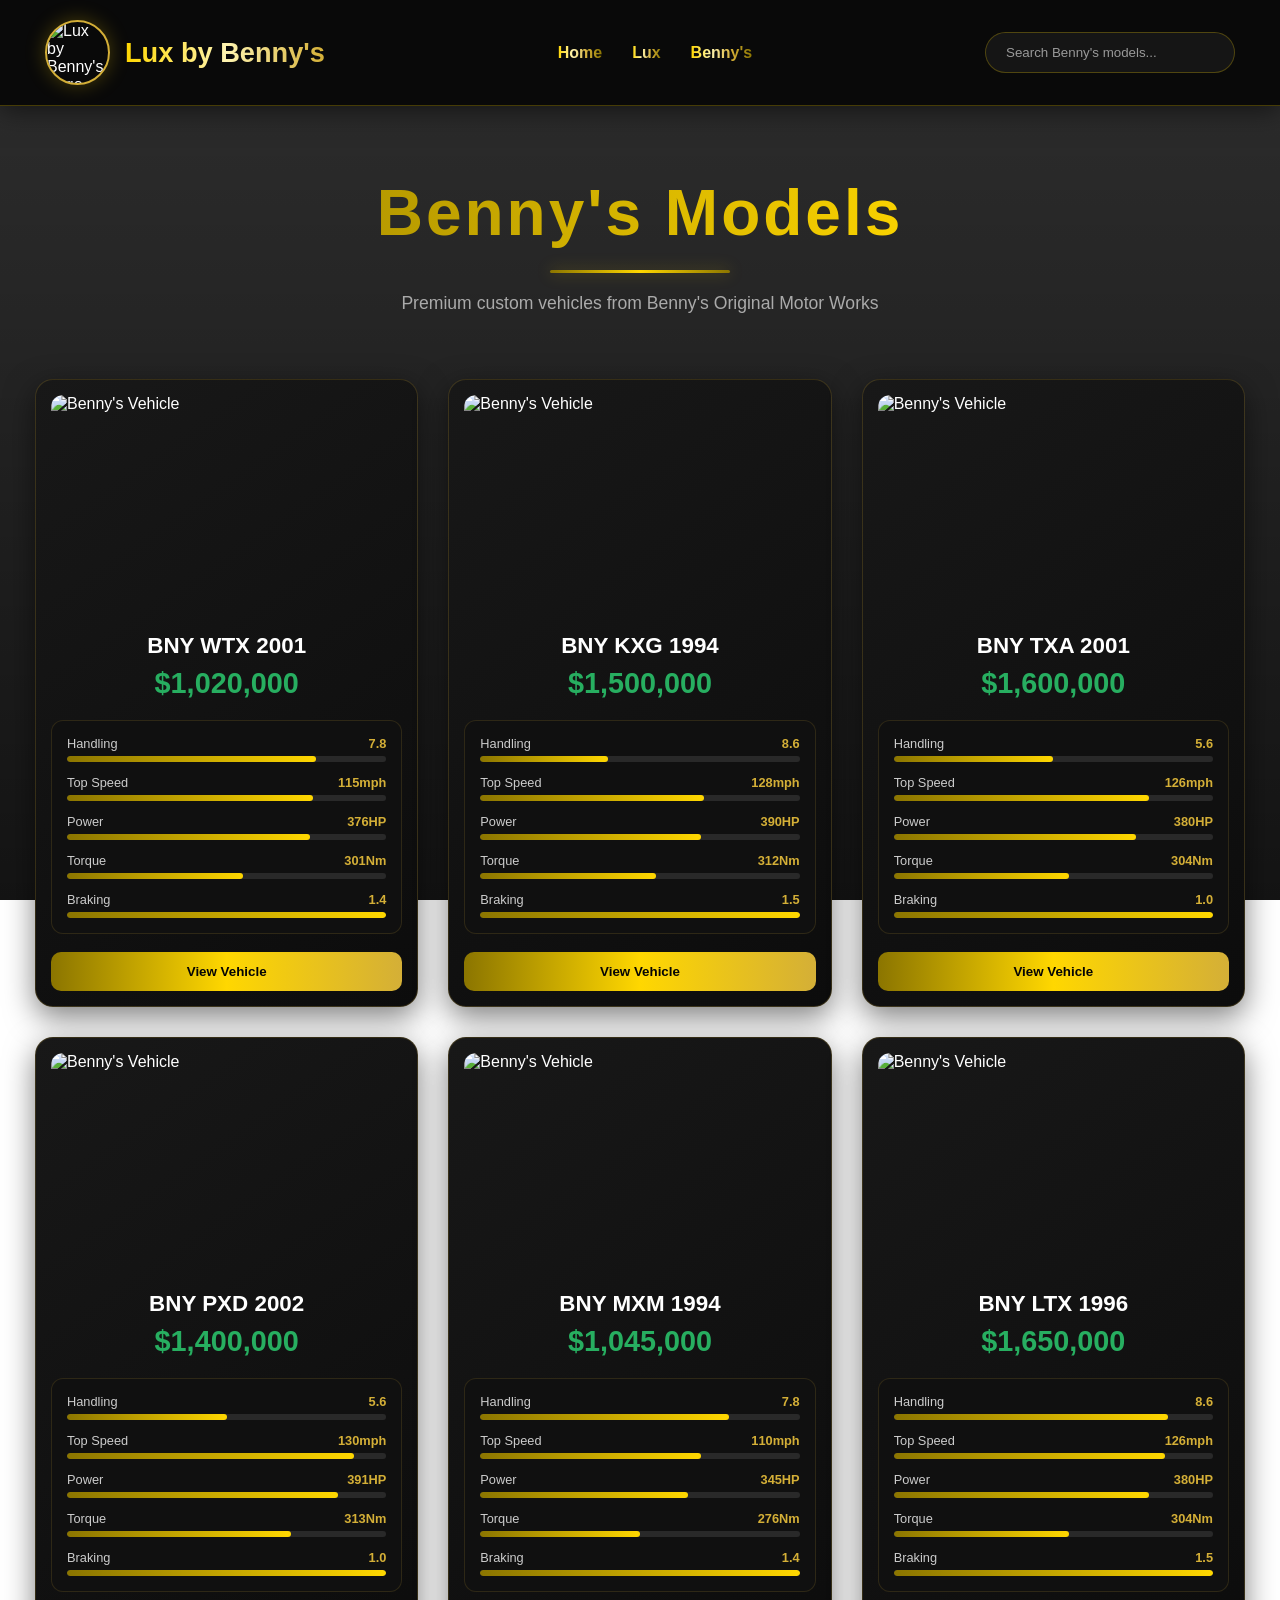
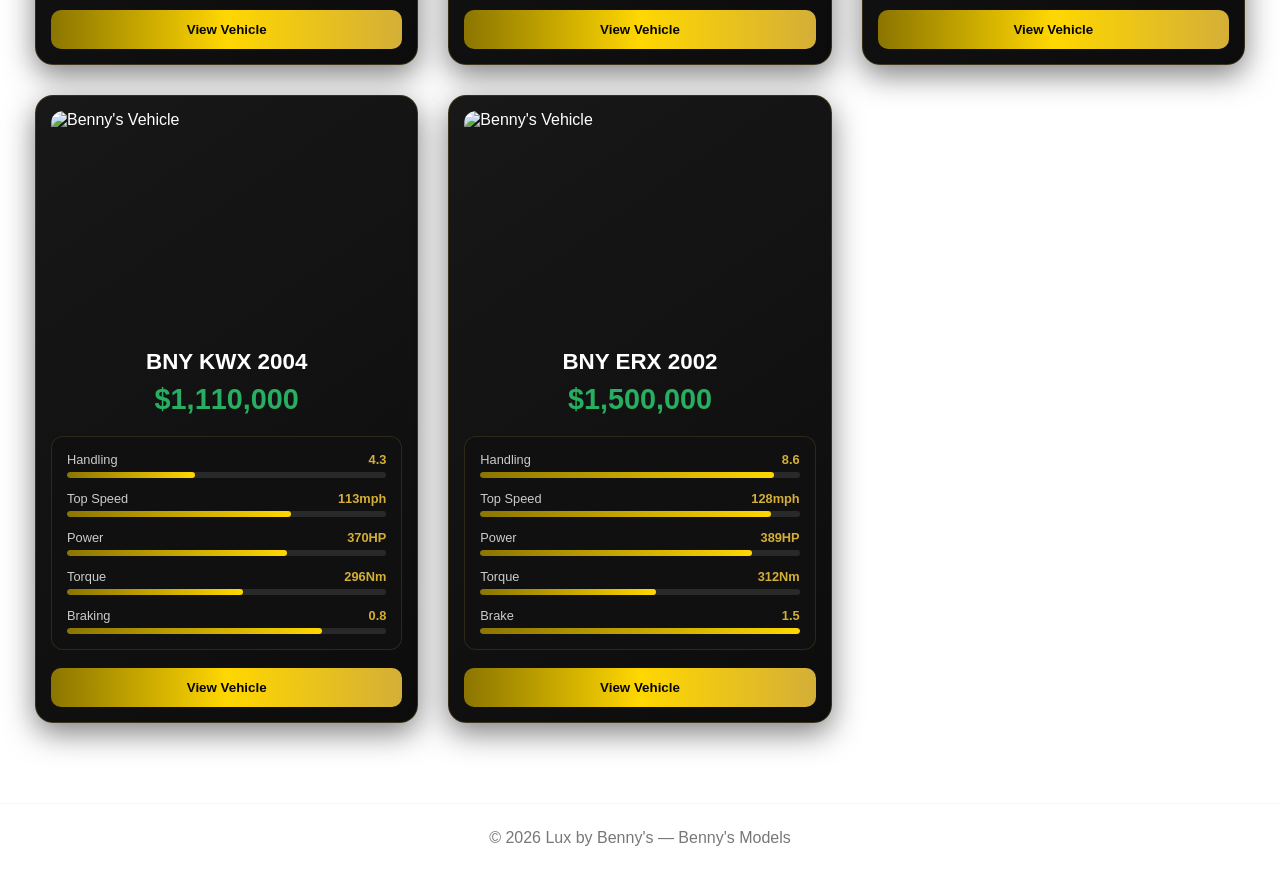
==== bennys.html @ d00eb8b7 "Add files via upload" ====
<!DOCTYPE html>
<html lang="en">

<head>
 <meta charset="UTF-8">

 <meta name="viewport" content="width=device-width, initial-scale=1.0">
 <title>Benny's Models | Lux by Benny's</title>
    <link rel="stylesheet" href="bennys.css">
 <nav class="navbar">

    <div class="nav-content">

        <div class="brand">

            <img
            src="https://r2.fivemanage.com/GnY0skMgFle2bnAvoRwwL/Luxbybennyslogo.png"
            alt="Lux by Benny's Logo"
            class="logo">

            <div class="brand-name">
                Lux by Benny's
            </div>

        </div>


        <div class="nav-links">

            <a href="index2.html">
                Home
            </a>

            <a href="Lux.html">
                Lux
            </a>

            <a href="bennys.html">
                Benny's
            </a>

            

        </div>


        <input
        type="text"
        class="search-bar"
        id="searchBar"
        placeholder="Search Benny's models...">

    </div>

 </nav>


<!-- =========================
     PAGE HEADER
========================= -->

 <header class="page-header">

    <h1>Benny's Models</h1>

    <div class="gold-line"></div>

    <p>
        Premium custom vehicles from Benny's Original Motor Works
    </p>

 </header>


<!-- =========================
     VEHICLES
========================= -->

<main>

 <div class="vehicle-container" id="vehicleContainer">


    <!-- VEHICLE 1 -->

    <div class="vehicle-card">

        <img
        src="https://r2.fivemanage.com/GnY0skMgFle2bnAvoRwwL/BNYWTX2001.png"
        alt="Benny's Vehicle">

        <h2>BNY WTX 2001</h2>

        <div class="price">
            $1,020,000
        </div>


        <div class="vehicle-stats">

            <div class="stat">

                <div class="stat-top">
                    <span>Handling</span>
                    <span>7.8</span>
                </div>

                <div class="stat-bar">
                    <div
                    class="stat-fill"
                    style="width:78%;">
                    </div>
                </div>

            </div>

            <div class="stat">

                <div class="stat-top">
                    <span>Top Speed</span>
                    <span>115mph</span>
                </div>

                <div class="stat-bar">
                    <div
                    class="stat-fill"
                    style="width:77%;">
                    </div>
                </div>

            </div>

            <div class="stat">

                <div class="stat-top">
                    <span>Power</span>
                    <span>376HP</span>
                </div>

                <div class="stat-bar">
                    <div
                    class="stat-fill"
                    style="width:76%;">
                    </div>
                </div>

            </div>


            <div class="stat">

                <div class="stat-top">
                    <span>Torque</span>
                    <span>301Nm</span>
                </div>

                <div class="stat-bar">
                    <div
                    class="stat-fill"
                    style="width:55%;">
                    </div>
                </div>

            </div>


            <div class="stat">

                <div class="stat-top">
                    <span>Braking</span>
                    <span>1.4</span>
                </div>

                <div class="stat-bar">
                    <div
                    class="stat-fill"
                    style="width:100%;">
                    </div>
                </div>

            </div>

        </div>


        <button class="view-button">
            View Vehicle
        </button>

    </div>

<div class="vehicle-card">

        <img
        src="https://r2.fivemanage.com/GnY0skMgFle2bnAvoRwwL/BNYKXG1994.png"
        alt="Benny's Vehicle">

        <h2>BNY KXG 1994</h2>

        <div class="price">
            $1,500,000
        </div>


        <div class="vehicle-stats">

            <div class="stat">

                <div class="stat-top">
                    <span>Handling</span>
                    <span>8.6</span>
                </div>

                <div class="stat-bar">
                    <div
                    class="stat-fill"
                    style="width:40%;">
                    </div>
                </div>

            </div>

            <div class="stat">

                <div class="stat-top">
                    <span>Top Speed</span>
                    <span>128mph</span>
                </div>

                <div class="stat-bar">
                    <div
                    class="stat-fill"
                    style="width:70%;">
                    </div>
                </div>

            </div>

            <div class="stat">

                <div class="stat-top">
                    <span>Power</span>
                    <span>390HP</span>
                </div>

                <div class="stat-bar">
                    <div
                    class="stat-fill"
                    style="width:69%;">
                    </div>
                </div>

            </div>


            <div class="stat">

                <div class="stat-top">
                    <span>Torque</span>
                    <span>312Nm</span>
                </div>

                <div class="stat-bar">
                    <div
                    class="stat-fill"
                    style="width:55%;">
                    </div>
                </div>

            </div>


            <div class="stat">

                <div class="stat-top">
                    <span>Braking</span>
                    <span>1.5</span>
                </div>

                <div class="stat-bar">
                    <div
                    class="stat-fill"
                    style="width:100%;">
                    </div>
                </div>

            </div>

        </div>


        <button class="view-button">
            View Vehicle
        </button>

    </div>

    <!-- VEHICLE 2 -->

    <div class="vehicle-card">

        <img
        src="https://r2.fivemanage.com/GnY0skMgFle2bnAvoRwwL/BNYTXA2001.png"
        alt="Benny's Vehicle">

        <h2>BNY TXA 2001</h2>

        <div class="price">
            $1,600,000
        </div>


        <div class="vehicle-stats">

             <div class="stat">

                <div class="stat-top">
                    <span>Handling</span>
                    <span>5.6</span>
                </div>

                <div class="stat-bar">
                    <div
                    class="stat-fill"
                    style="width:50%;">
                    </div>
                </div>

            </div>

            <div class="stat">

                <div class="stat-top">
                    <span>Top Speed</span>
                    <span>126mph</span>
                </div>

                <div class="stat-bar">
                    <div
                    class="stat-fill"
                    style="width:80%;">
                    </div>
                </div>

            </div>

            <div class="stat">

                <div class="stat-top">
                    <span>Power</span>
                    <span>380HP</span>
                </div>

                <div class="stat-bar">
                    <div
                    class="stat-fill"
                    style="width:76%;">
                    </div>
                </div>

            </div>


            <div class="stat">

                <div class="stat-top">
                    <span>Torque</span>
                    <span>304Nm</span>
                </div>

                <div class="stat-bar">
                    <div
                    class="stat-fill"
                    style="width:55%;">
                    </div>
                </div>

            </div>


            <div class="stat">

                <div class="stat-top">
                    <span>Braking</span>
                    <span>1.0</span>
                </div>

                <div class="stat-bar">
                    <div
                    class="stat-fill"
                    style="width:100%;">
                    </div>
                </div>

            </div>

        </div>


        <button class="view-button">
            View Vehicle
        </button>

    </div>

    <!-- VEHICLE 6 -->
     <div class="vehicle-card">

        <img
        src="https://r2.fivemanage.com/GnY0skMgFle2bnAvoRwwL/BNYPXD2002.png"
        alt="Benny's Vehicle">

        <h2>BNY PXD 2002</h2>

        <div class="price">
            $1,400,000
        </div>


        <div class="vehicle-stats">

             <div class="stat">

                <div class="stat-top">
                    <span>Handling</span>
                    <span>5.6</span>
                </div>

                <div class="stat-bar">
                    <div
                    class="stat-fill"
                    style="width:50%;">
                    </div>
                </div>

            </div>

            <div class="stat">

                <div class="stat-top">
                    <span>Top Speed</span>
                    <span>130mph</span>
                </div>

                <div class="stat-bar">
                    <div
                    class="stat-fill"
                    style="width:90%;">
                    </div>
                </div>

            </div>

            <div class="stat">

                <div class="stat-top">
                    <span>Power</span>
                    <span>391HP</span>
                </div>

                <div class="stat-bar">
                    <div
                    class="stat-fill"
                    style="width:85%;">
                    </div>
                </div>

            </div>


            <div class="stat">

                <div class="stat-top">
                    <span>Torque</span>
                    <span>313Nm</span>
                </div>

                <div class="stat-bar">
                    <div
                    class="stat-fill"
                    style="width:70%;">
                    </div>
                </div>

            </div>


            <div class="stat">

                <div class="stat-top">
                    <span>Braking</span>
                    <span>1.0</span>
                </div>

                <div class="stat-bar">
                    <div
                    class="stat-fill"
                    style="width:100%;">
                    </div>
                </div>

            </div>

        </div>


        <button class="view-button">
            View Vehicle
        </button>

    </div>

    <!-- VEHICLE 7 -->
     <div class="vehicle-card">

        <img
        src="https://r2.fivemanage.com/GnY0skMgFle2bnAvoRwwL/BNYMXM1994.png"
        alt="Benny's Vehicle">

        <h2>BNY MXM 1994</h2>

        <div class="price">
            $1,045,000
        </div>


        <div class="vehicle-stats">

            <div class="stat">

                <div class="stat-top">
                    <span>Handling</span>
                    <span>7.8</span>
                </div>

                <div class="stat-bar">
                    <div
                    class="stat-fill"
                    style="width:78%;">
                    </div>
                </div>

            </div>

            <div class="stat">

                <div class="stat-top">
                    <span>Top Speed</span>
                    <span>110mph</span>
                </div>

                <div class="stat-bar">
                    <div
                    class="stat-fill"
                    style="width:69%;">
                    </div>
                </div>

            </div>

            <div class="stat">

                <div class="stat-top">
                    <span>Power</span>
                    <span>345HP</span>
                </div>

                <div class="stat-bar">
                    <div
                    class="stat-fill"
                    style="width:65%;">
                    </div>
                </div>

            </div>


            <div class="stat">

                <div class="stat-top">
                    <span>Torque</span>
                    <span>276Nm</span>
                </div>

                <div class="stat-bar">
                    <div
                    class="stat-fill"
                    style="width:50%;">
                    </div>
                </div>

            </div>


            <div class="stat">

                <div class="stat-top">
                    <span>Braking</span>
                    <span>1.4</span>
                </div>

                <div class="stat-bar">
                    <div
                    class="stat-fill"
                    style="width:100%;">
                    </div>
                </div>

            </div>

        </div>


        <button class="view-button">
            View Vehicle
        </button>

    </div>

    <!-- VEHICLE 8 -->
      <div class="vehicle-card">

        <img
        src="https://r2.fivemanage.com/GnY0skMgFle2bnAvoRwwL/BNYLTX1996.png"
        alt="Benny's Vehicle">

        <h2>BNY LTX 1996</h2>

        <div class="price">
            $1,650,000
        </div>


        <div class="vehicle-stats">

             <div class="stat">

                <div class="stat-top">
                    <span>Handling</span>
                    <span>8.6</span>
                </div>

                <div class="stat-bar">
                    <div
                    class="stat-fill"
                    style="width:86%;">
                    </div>
                </div>

            </div>

            <div class="stat">

                <div class="stat-top">
                    <span>Top Speed</span>
                    <span>126mph</span>
                </div>

                <div class="stat-bar">
                    <div
                    class="stat-fill"
                    style="width:85%;">
                    </div>
                </div>

            </div>

            <div class="stat">

                <div class="stat-top">
                    <span>Power</span>
                    <span>380HP</span>
                </div>

                <div class="stat-bar">
                    <div
                    class="stat-fill"
                    style="width:80%;">
                    </div>
                </div>

            </div>


            <div class="stat">

                <div class="stat-top">
                    <span>Torque</span>
                    <span>304Nm</span>
                </div>

                <div class="stat-bar">
                    <div
                    class="stat-fill"
                    style="width:55%;">
                    </div>
                </div>

            </div>


            <div class="stat">

                <div class="stat-top">
                    <span>Braking</span>
                    <span>1.5</span>
                </div>

                <div class="stat-bar">
                    <div
                    class="stat-fill"
                    style="width:100%;">
                    </div>
                </div>

            </div>

        </div>


        <button class="view-button">
            View Vehicle
        </button>

    </div>

    <!-- VEHICLE 10 -->
       <div class="vehicle-card">

        <img
        src="https://r2.fivemanage.com/GnY0skMgFle2bnAvoRwwL/BNYKWX2004.png"
        alt="Benny's Vehicle">

        <h2>BNY KWX 2004</h2>

        <div class="price">
            $1,110,000
        </div>


        <div class="vehicle-stats">

            <div class="stat">

                <div class="stat-top">
                    <span>Handling</span>
                    <span>4.3</span>
                </div>

                <div class="stat-bar">
                    <div
                    class="stat-fill"
                    style="width:40%;">
                    </div>
                </div>

            </div>

            <div class="stat">

                <div class="stat-top">
                    <span>Top Speed</span>
                    <span>113mph</span>
                </div>

                <div class="stat-bar">
                    <div
                    class="stat-fill"
                    style="width:70%;">
                    </div>
                </div>

            </div>

            <div class="stat">

                <div class="stat-top">
                    <span>Power</span>
                    <span>370HP</span>
                </div>

                <div class="stat-bar">
                    <div
                    class="stat-fill"
                    style="width:69%;">
                    </div>
                </div>

            </div>


            <div class="stat">

                <div class="stat-top">
                    <span>Torque</span>
                    <span>296Nm</span>
                </div>

                <div class="stat-bar">
                    <div
                    class="stat-fill"
                    style="width:55%;">
                    </div>
                </div>

            </div>


            <div class="stat">

                <div class="stat-top">
                    <span>Braking</span>
                    <span>0.8</span>
                </div>

                <div class="stat-bar">
                    <div
                    class="stat-fill"
                    style="width:80%;">
                    </div>
                </div>

            </div>

        </div>


        <button class="view-button">
            View Vehicle
        </button>

    </div>

    <!-- VEHICLE 11 -->
       <div class="vehicle-card">

        <img
        src="https://r2.fivemanage.com/GnY0skMgFle2bnAvoRwwL/BNYERX2002.png"
        alt="Benny's Vehicle">

        <h2>BNY ERX 2002</h2>

        <div class="price">
            $1,500,000
        </div>


        <div class="vehicle-stats">

            <div class="stat">

                <div class="stat-top">
                    <span>Handling</span>
                    <span>8.6</span>
                </div>

                <div class="stat-bar">
                    <div
                    class="stat-fill"
                    style="width:92%;">
                    </div>
                </div>

            </div>

            <div class="stat">

                <div class="stat-top">
                    <span>Top Speed</span>
                    <span>128mph</span>
                </div>

                <div class="stat-bar">
                    <div
                    class="stat-fill"
                    style="width:91%;">
                    </div>
                </div>

            </div>

            <div class="stat">

                <div class="stat-top">
                    <span>Power</span>
                    <span>389HP</span>
                </div>

                <div class="stat-bar">
                    <div
                    class="stat-fill"
                    style="width:85%;">
                    </div>
                </div>

            </div>


            <div class="stat">

                <div class="stat-top">
                    <span>Torque</span>
                    <span>312Nm</span>
                </div>

                <div class="stat-bar">
                    <div
                    class="stat-fill"
                    style="width:55%;">
                    </div>
                </div>

            </div>


            <div class="stat">

                <div class="stat-top">
                    <span>Brake</span>
                    <span>1.5</span>
                </div>

                <div class="stat-bar">
                    <div
                    class="stat-fill"
                    style="width:100%;">
                    </div>
                </div>

            </div>

        </div>


        <button class="view-button">
            View Vehicle
        </button>

    </div>

 </div>

 </main>

<!-- =========================
     FOOTER
========================= -->

 <footer>

    © 2026 Lux by Benny's — Benny's Models

 </footer>
</head>
---- bennys.css ----
/* =========================
   GLOBAL
========================= */

*{
    margin:0;
    padding:0;
    box-sizing:border-box;
}

body{

    font-family:'Poppins', sans-serif;

    background:
        linear-gradient(
            rgba(0,0,0,0.82),
            rgba(0,0,0,0.92)
        ),
        url('https://r2.fivemanage.com/GnY0skMgFle2bnAvoRwwL/LXBbackground.jpg');

    background-size:cover;

    background-position:center;

    background-attachment:fixed;

    color:white;

    min-height:100vh;
}


/* =========================
   NAVBAR
========================= */

.navbar{

    width:100%;

    padding:20px 45px;

    background:rgba(8,8,8,0.95);

    border-bottom:1px solid rgba(255,215,0,0.25);

    box-shadow:
        0 5px 25px rgba(0,0,0,0.5);

    position:sticky;

    top:0;

    z-index:1000;
}

.nav-content{

    max-width:1500px;

    margin:auto;

    display:flex;

    align-items:center;

    justify-content:space-between;

    gap:30px;
}


/* =========================
   LOGO
========================= */

.logo{

    width:65px;

    height:65px;

    object-fit:cover;

    border-radius:50%;

    border:2px solid #d4af37;

    box-shadow:
        0 0 20px rgba(255,215,0,0.25);
}

.brand{

    display:flex;

    align-items:center;

    gap:15px;
}

.brand-name{

    font-size:1.7rem;

    font-weight:700;

    background:linear-gradient(
        90deg,
        #ffd700,
        #fff4b0,
        #d4af37
    );

    background-clip:text;

    -webkit-background-clip:text;

    -webkit-text-fill-color:transparent;
}


/* =========================
   NAV LINKS
========================= */

.nav-links{

    display:flex;

    gap:30px;
}

.nav-links a{

    color:#ddd;

    font-weight:bold;

    text-decoration:none;

     background: linear-gradient(
        90deg,
        #ffd700,
        #fff4b0,
        #d4af37,
        #8b7500
    );
     background-clip: text;
    -webkit-background-clip: text;

    -webkit-text-fill-color: transparent;
    animation:gradientMove 5s ease infinite;

    transition:0.3s;

}

.nav-links a:hover{

    color:#ffd700;
}


/* =========================
   SEARCH
========================= */

.search-bar{

    width:250px;

    padding:12px 20px;

    border-radius:50px;

    border:1px solid rgba(255,215,0,0.25);

    background:#151515;

    color:white;

    outline:none;

    font-family:'Poppins', sans-serif;

    transition:0.3s;
}

.search-bar:focus{

    border-color:#ffd700;

    box-shadow:
        0 0 15px rgba(255,215,0,0.25);
}

.search-bar::placeholder{

    color:#999;
}


/* =========================
   PAGE TITLE
========================= */

.page-header{

    text-align:center;

    padding:70px 20px 45px;
}

.page-header h1{

    font-size:4rem;

    font-weight:700;

    letter-spacing:3px;

    background:linear-gradient(
        90deg,
        #8b7500,
        #ffd700,
        #fff4b0,
        #d4af37,
        #8b7500
    );

    background-size:300%;

    background-clip:text;

    -webkit-background-clip:text;

    -webkit-text-fill-color:transparent;

    animation:goldMove 5s ease infinite;
}

.page-header p{

    margin-top:12px;

    color:#aaa;

    font-size:1.1rem;
}

@keyframes goldMove{

    0%{
        background-position:0% 50%;
    }

    50%{
        background-position:100% 50%;
    }

    100%{
        background-position:0% 50%;
    }
}


/* =========================
   GOLD DIVIDER
========================= */

.gold-line{

    width:180px;

    height:3px;

    margin:20px auto;

    border-radius:10px;

    background:linear-gradient(
        90deg,
        #8b7500,
        #ffd700,
        #8b7500
    );

    box-shadow:
        0 0 15px rgba(255,215,0,0.35);
}


/* =========================
   VEHICLE SECTION
========================= */

.vehicle-container{

    max-width:1450px;

    margin:auto;

    padding:20px 35px 80px;

    display:grid;

    grid-template-columns:
        repeat(3, 1fr);

    gap:30px;
}


/* =========================
   VEHICLE CARD
========================= */

.vehicle-card{

    background:
        linear-gradient(
            145deg,
            #181818,
            #0c0c0c
        );

    border-radius:18px;

    padding:15px;

    border:1px solid rgba(212,175,55,0.2);

    box-shadow:
        0 10px 30px rgba(0,0,0,0.5);

    overflow:hidden;

    transition:0.35s ease;
}

.vehicle-card:hover{

    transform:translateY(-8px);

    border-color:#d4af37;

    box-shadow:
        0 15px 40px rgba(212,175,55,0.18);
}


/* =========================
   VEHICLE IMAGE
========================= */

.vehicle-card img{

    width:100%;

    height:220px;

    object-fit:cover;

    border-radius:12px;

    display:block;
}


/* =========================
   VEHICLE NAME
========================= */

.vehicle-card h2{

    margin-top:18px;

    text-align:center;

    font-size:1.4rem;

    color:#fff;
}


/* =========================
   PRICE
========================= */

.price{

    margin-top:8px;

    text-align:center;

    font-size:1.8rem;

    font-weight:600;

    color:#27ae60;
}


/* =========================
   STATS
========================= */

.vehicle-stats{

    margin-top:20px;

    padding:15px;

    background:#101010;

    border-radius:12px;

    border:1px solid rgba(212,175,55,0.15);
}

.stat{

    margin-bottom:13px;
}

.stat:last-child{

    margin-bottom:0;
}

.stat-top{

    display:flex;

    justify-content:space-between;

    margin-bottom:5px;

    font-size:0.8rem;

    color:#ccc;
}

.stat-top span:last-child{

    color:#d4af37;

    font-weight:600;
}

.stat-bar{

    width:100%;

    height:6px;

    background:#292929;

    border-radius:20px;

    overflow:hidden;
}

.stat-fill{

    height:100%;

    border-radius:20px;

    background:linear-gradient(
        90deg,
        #8b7500,
        #ffd700
    );
}


/* =========================
   BUTTON
========================= */

.view-button{

    display:block;

    width:100%;

    margin-top:18px;

    padding:12px;

    border:none;

    border-radius:10px;

    background:linear-gradient(
        90deg,
        #8b7500,
        #ffd700,
        #d4af37
    );

    color:#050505;

    font-family:'Poppins', sans-serif;

    font-weight:700;

    cursor:pointer;

    transition:0.3s;
}

.view-button:hover{

    transform:scale(1.02);

    box-shadow:
        0 0 20px rgba(255,215,0,0.3);
}


/* =========================
   FOOTER
========================= */

footer{

    text-align:center;

    padding:25px;

    border-top:1px solid rgba(255,215,0,0.15);

    color:#777;
}


/* =========================
   RESPONSIVE
========================= */

@media(max-width:1100px){

    .vehicle-container{

        grid-template-columns:
            repeat(2, 1fr);
    }

    .nav-content{

        flex-direction:column;
    }

    .nav-links{

        flex-wrap:wrap;

        justify-content:center;
    }
}


@media(max-width:650px){

    .vehicle-container{

        grid-template-columns:1fr;

        padding:20px;
    }

    .page-header h1{

        font-size:2.5rem;
    }

    .search-bar{

        width:100%;
    }

    .nav-content{

        width:100%;
    }

}
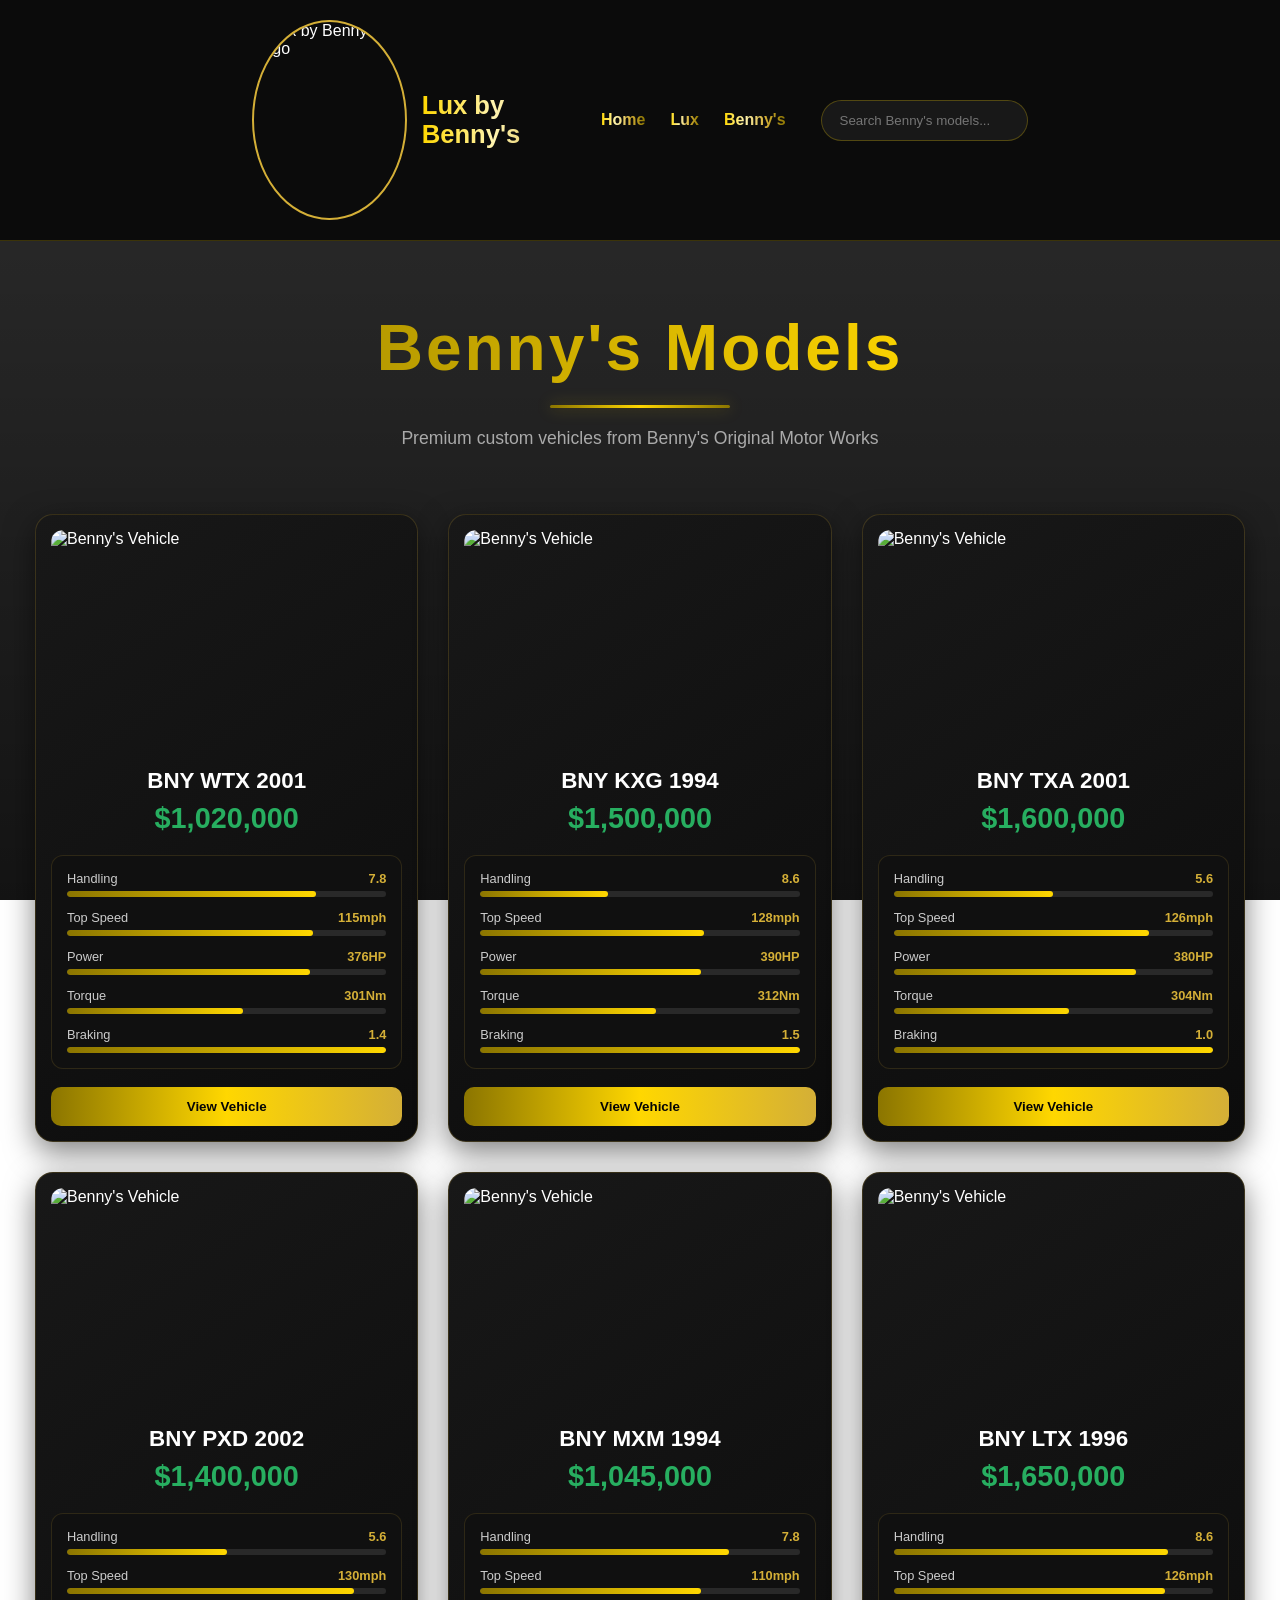
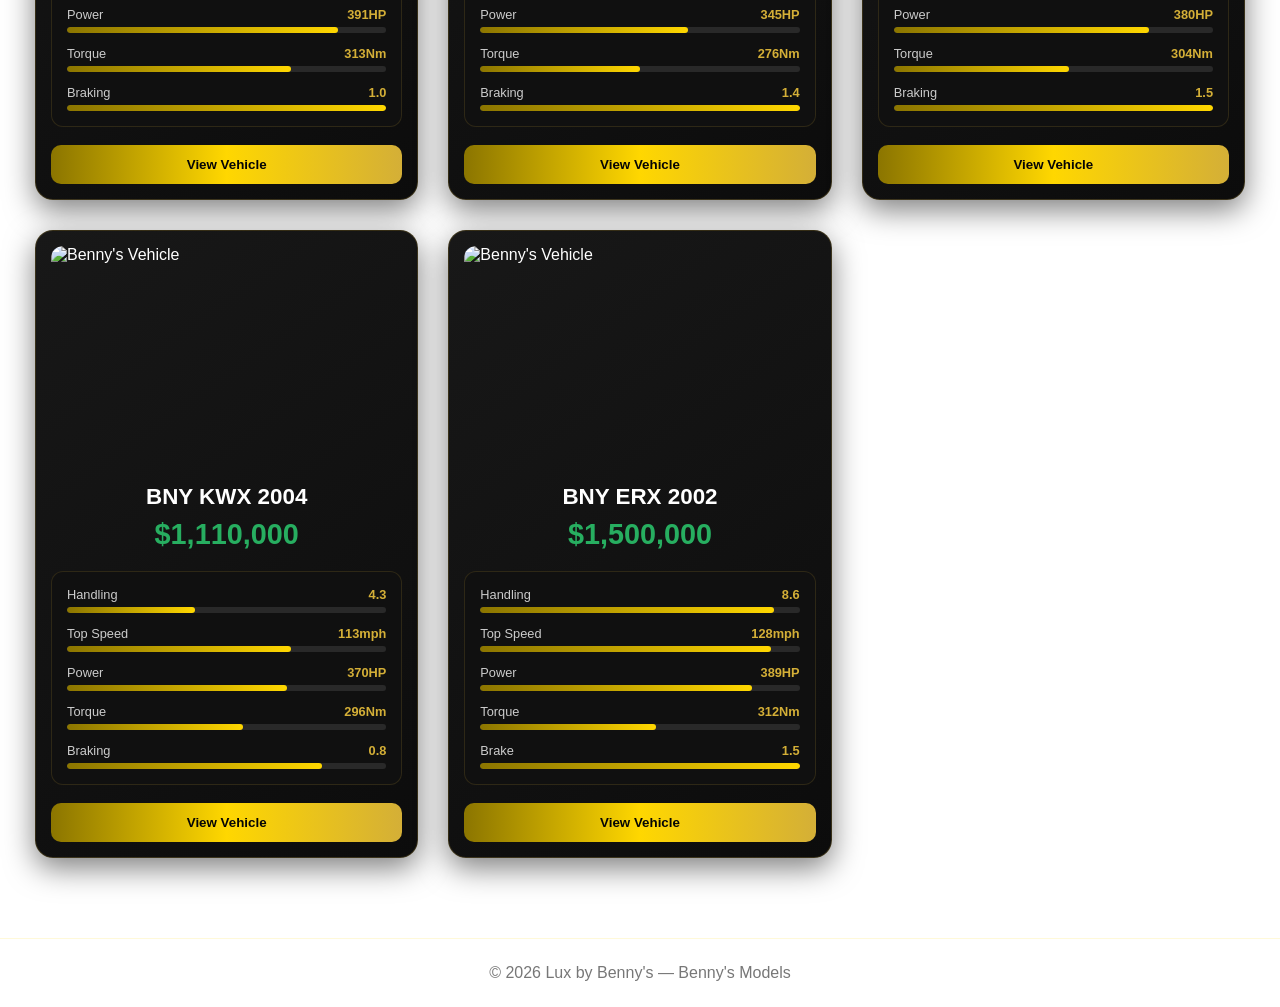
==== commit c2efadfb: "Update print statement from 'Hello' to 'Goodbye'" ====
--- a/bennys.html
+++ b/bennys.html
@@ -6,7 +6,7 @@
 
  <meta name="viewport" content="width=device-width, initial-scale=1.0">
  <title>Benny's Models | Lux by Benny's</title>
-    <link rel="stylesheet" href="bennys.css">
+    <link rel="stylesheet" href="bennys2.css">
  <nav class="navbar">
 
     <div class="nav-content">
@@ -951,4 +951,4 @@
     © 2026 Lux by Benny's — Benny's Models
 
  </footer>
-</head>+</head>
--- a/bennys2.css
+++ b/bennys2.css
@@ -0,0 +1,1029 @@
+/* =========================
+   GLOBAL
+========================= */
+
+*{
+    margin:0;
+    padding:0;
+    box-sizing:border-box;
+}
+
+body{
+
+    font-family:'Poppins', sans-serif;
+
+    background:
+        linear-gradient(
+            rgba(0,0,0,0.82),
+            rgba(0,0,0,0.92)
+        ),
+        url('https://r2.fivemanage.com/GnY0skMgFle2bnAvoRwwL/LXBbackground.jpg');
+
+    background-size:cover;
+
+    background-position:center;
+
+    background-attachment:fixed;
+
+    color:white;
+
+    min-height:100vh;
+}
+
+/* =========================
+   NAVBAR
+========================= */
+
+.navbar{
+
+    position:relative;
+
+    width:100%;
+
+    min-height:150px;
+
+    display:flex;
+
+    align-items:center;
+
+    justify-content:center;
+
+    padding:20px 300px;
+
+    background:rgba(10,10,10,0.95);
+
+    border-bottom:1px solid rgba(255,215,0,0.2);
+
+    backdrop-filter:blur(10px);
+
+}
+
+
+/* =========================
+   CENTER NAV
+========================= */
+
+.nav-content{
+
+    width:100%;
+
+    display:flex;
+
+    justify-content:center;
+
+    align-items:center;
+
+    gap:35px;
+
+}
+
+
+/* =========================
+   BRAND
+========================= */
+
+.brand{
+
+    display:flex;
+
+    align-items:center;
+
+    gap:15px;
+
+}
+
+.logo{
+
+    width:200px;
+
+    height:200px;
+
+    object-fit:cover;
+
+    border-radius:50%;
+
+    border:2px solid #d4af37;
+
+}
+.brand-name{
+
+    font-size:1.6rem;
+
+    font-weight:700;
+
+    background:linear-gradient(
+        90deg,
+        #ffd700,
+        #fff4b0,
+        #d4af37
+    );
+
+    background-clip:text;
+
+    -webkit-background-clip:text;
+
+    -webkit-text-fill-color:transparent;
+
+}
+
+
+/* =========================
+   NAV LINKS
+========================= */
+
+.nav-links{
+
+    display:flex;
+
+    gap:25px;
+
+}
+
+.nav-links a{
+
+    color:#ddd;
+
+    font-weight:bold;
+
+    text-decoration:none;
+
+     background: linear-gradient(
+        90deg,
+        #ffd700,
+        #fff4b0,
+        #d4af37,
+        #8b7500
+    );
+     background-clip: text;
+    -webkit-background-clip: text;
+
+    -webkit-text-fill-color: transparent;
+    animation:gradientMove 5s ease infinite;
+
+    transition:0.3s;
+
+}
+
+.nav-links a:hover{
+
+    color:#ffd700;
+
+}
+
+
+/* =========================
+   SEARCH
+========================= */
+
+.search-bar{
+
+    width:220px;
+
+    padding:12px 18px;
+
+    border-radius:50px;
+
+    border:1px solid rgba(255,215,0,0.25);
+
+    background:#181818;
+
+    color:white;
+
+    outline:none;
+
+}
+
+.search-bar:focus{
+
+    border-color:#ffd700;
+
+    box-shadow:
+        0 0 15px rgba(255,215,0,0.2);
+
+}
+
+
+/* =========================
+   SIDE TIMERS
+========================= */
+
+.side-timer{
+
+    position:absolute;
+
+    top:50%;
+
+    transform:translateY(-50%);
+
+    width:220px;
+
+    padding:15px;
+
+    background:rgba(0,0,0,0.9);
+
+    border:1px solid rgba(255,215,0,0.25);
+
+    border-radius:16px;
+
+    text-align:center;
+
+}
+
+
+/* LEFT */
+
+.left-timer{
+
+    left:25px;
+
+}
+
+
+/* RIGHT */
+
+.right-timer{
+
+    right:25px;
+
+}
+
+
+/* TIMER TITLE */
+
+.side-timer h3{
+
+    color:#ffd700;
+
+    font-size:0.95rem;
+
+    margin-bottom:10px;
+
+}
+
+
+/* TIMER */
+
+.timer{
+
+    display:flex;
+
+    justify-content:center;
+
+    gap:10px;
+
+}
+
+
+/* TIME BOX */
+
+.time-box{
+
+    width:75px;
+
+    height:65px;
+
+    display:flex;
+
+    flex-direction:column;
+
+    justify-content:center;
+
+    align-items:center;
+
+    background:#111;
+
+    border-radius:10px;
+
+    border:1px solid rgba(255,215,0,0.15);
+
+}
+
+
+/* NUMBER */
+
+.time-box span{
+
+    font-size:1.5rem;
+
+    font-weight:bold;
+
+    background:linear-gradient(
+        90deg,
+        #ffd700,
+        #fff4b0,
+        #d4af37
+    );
+
+    background-clip:text;
+
+    -webkit-background-clip:text;
+
+    -webkit-text-fill-color:transparent;
+
+}
+
+
+/* LABEL */
+
+.time-box small{
+
+    color:#999;
+
+    font-size:0.65rem;
+
+}
+/* =========================
+   PAGE TITLE
+========================= */
+
+.page-header{
+
+    text-align:center;
+
+    padding:70px 20px 45px;
+}
+
+.page-header h1{
+
+    font-size:4rem;
+
+    font-weight:700;
+
+    letter-spacing:3px;
+
+    background:linear-gradient(
+        90deg,
+        #8b7500,
+        #ffd700,
+        #fff4b0,
+        #d4af37,
+        #8b7500
+    );
+
+    background-size:300%;
+
+    background-clip:text;
+
+    -webkit-background-clip:text;
+
+    -webkit-text-fill-color:transparent;
+
+    animation:goldMove 5s ease infinite;
+}
+
+.page-header p{
+
+    margin-top:12px;
+
+    color:#aaa;
+
+    font-size:1.1rem;
+}
+
+@keyframes goldMove{
+
+    0%{
+        background-position:0% 50%;
+    }
+
+    50%{
+        background-position:100% 50%;
+    }
+
+    100%{
+        background-position:0% 50%;
+    }
+}
+
+
+/* =========================
+   GOLD DIVIDER
+========================= */
+
+.gold-line{
+
+    width:180px;
+
+    height:3px;
+
+    margin:20px auto;
+
+    border-radius:10px;
+
+    background:linear-gradient(
+        90deg,
+        #8b7500,
+        #ffd700,
+        #8b7500
+    );
+
+    box-shadow:
+        0 0 15px rgba(255,215,0,0.35);
+}
+
+
+/* =========================
+   VEHICLE SECTION
+========================= */
+
+.vehicle-container{
+
+    max-width:1450px;
+
+    margin:auto;
+
+    padding:20px 35px 80px;
+
+    display:grid;
+
+    grid-template-columns:
+        repeat(3, 1fr);
+
+    gap:30px;
+}
+
+
+/* =========================
+   VEHICLE CARD
+========================= */
+
+.vehicle-card{
+
+    background:
+        linear-gradient(
+            145deg,
+            #181818,
+            #0c0c0c
+        );
+
+    border-radius:18px;
+
+    padding:15px;
+
+    border:1px solid rgba(212,175,55,0.2);
+
+    box-shadow:
+        0 10px 30px rgba(0,0,0,0.5);
+
+    overflow:hidden;
+
+    transition:0.35s ease;
+}
+
+.vehicle-card:hover{
+
+    transform:translateY(-8px);
+
+    border-color:#d4af37;
+
+    box-shadow:
+        0 15px 40px rgba(212,175,55,0.18);
+}
+
+
+/* =========================
+   VEHICLE IMAGE
+========================= */
+
+.vehicle-card img{
+
+    width:100%;
+
+    height:220px;
+
+    object-fit:cover;
+
+    border-radius:12px;
+
+    display:block;
+}
+
+
+/* =========================
+   VEHICLE NAME
+========================= */
+
+.vehicle-card h2{
+
+    margin-top:18px;
+
+    text-align:center;
+
+    font-size:1.4rem;
+
+    color:#fff;
+}
+
+
+/* =========================
+   PRICE
+========================= */
+
+.price{
+
+    margin-top:8px;
+
+    text-align:center;
+
+    font-size:1.8rem;
+
+    font-weight:600;
+
+    color:#27ae60;
+}
+
+
+/* =========================
+   STATS
+========================= */
+
+.vehicle-stats{
+
+    margin-top:20px;
+
+    padding:15px;
+
+    background:#101010;
+
+    border-radius:12px;
+
+    border:1px solid rgba(212,175,55,0.15);
+}
+
+.stat{
+
+    margin-bottom:13px;
+}
+
+.stat:last-child{
+
+    margin-bottom:0;
+}
+
+.stat-top{
+
+    display:flex;
+
+    justify-content:space-between;
+
+    margin-bottom:5px;
+
+    font-size:0.8rem;
+
+    color:#ccc;
+}
+
+.stat-top span:last-child{
+
+    color:#d4af37;
+
+    font-weight:600;
+}
+
+.stat-bar{
+
+    width:100%;
+
+    height:6px;
+
+    background:#292929;
+
+    border-radius:20px;
+
+    overflow:hidden;
+}
+
+.stat-fill{
+
+    height:100%;
+
+    border-radius:20px;
+
+    background:linear-gradient(
+        90deg,
+        #8b7500,
+        #ffd700
+    );
+}
+
+
+/* =========================
+   BUTTON
+========================= */
+
+.view-button{
+
+    display:block;
+
+    width:100%;
+
+    margin-top:18px;
+
+    padding:12px;
+
+    border:none;
+
+    border-radius:10px;
+
+    background:linear-gradient(
+        90deg,
+        #8b7500,
+        #ffd700,
+        #d4af37
+    );
+
+    color:#050505;
+
+    font-family:'Poppins', sans-serif;
+
+    font-weight:700;
+
+    cursor:pointer;
+
+    transition:0.3s;
+}
+
+.view-button:hover{
+
+    transform:scale(1.02);
+
+    box-shadow:
+        0 0 20px rgba(255,215,0,0.3);
+}
+
+
+/* =========================
+   FOOTER
+========================= */
+
+footer{
+
+    text-align:center;
+
+    padding:25px;
+
+    border-top:1px solid rgba(255,215,0,0.15);
+
+    color:#777;
+}
+
+
+/* =========================
+   RESPONSIVE
+========================= */
+
+@media(max-width:1100px){
+
+    .vehicle-container{
+
+        grid-template-columns:
+            repeat(2, 1fr);
+    }
+
+    .nav-content{
+
+        flex-direction:column;
+    }
+
+    .nav-links{
+
+        flex-wrap:wrap;
+
+        justify-content:center;
+    }
+}
+
+
+@media(max-width:650px){
+
+    .vehicle-container{
+
+        grid-template-columns:1fr;
+
+        padding:20px;
+    }
+
+    .page-header h1{
+
+        font-size:2.5rem;
+    }
+
+    .search-bar{
+
+        width:100%;
+    }
+
+    .nav-content{
+
+        width:100%;
+    }
+
+}
+/* =========================
+   SLIDESHOW
+========================= */
+
+.slideshow-section{
+
+    width:100%;
+
+    padding:50px 30px;
+
+    display:flex;
+
+    justify-content:center;
+
+}
+
+
+/* SLIDESHOW CONTAINER */
+
+.slideshow{
+
+    position:relative;
+
+    width:100%;
+
+    max-width:1200px;
+
+    height:500px;
+
+    overflow:hidden;
+
+    border-radius:20px;
+
+    border:2px solid rgba(255,215,0,0.3);
+
+    box-shadow:
+        0 10px 40px rgba(0,0,0,0.6);
+}
+
+
+/* SLIDE */
+
+.slide{
+
+    position:absolute;
+
+    width:100%;
+
+    height:100%;
+
+    opacity:0;
+
+    transition:
+        opacity 0.8s ease;
+
+}
+
+
+/* ACTIVE SLIDE */
+
+.slide.active{
+
+    opacity:1;
+
+}
+
+
+/* IMAGE */
+
+.slide img{
+
+    width:100%;
+
+    height:100%;
+
+    object-fit:cover;
+
+}
+
+
+/* DARK OVERLAY */
+
+.slide::after{
+
+    content:"";
+
+    position:absolute;
+
+    inset:0;
+
+    background:
+        linear-gradient(
+            90deg,
+            rgba(0,0,0,0.8),
+            rgba(0,0,0,0.15)
+        );
+
+}
+
+
+/* SLIDE INFORMATION */
+
+.slide-info{
+
+    position:absolute;
+
+    z-index:2;
+
+    left:60px;
+
+    bottom:80px;
+
+}
+
+
+/* TITLE */
+
+.slide-info h2{
+
+    font-size:3rem;
+
+    margin-bottom:10px;
+
+    background:linear-gradient(
+        90deg,
+        #ffd700,
+        #fff4b0,
+        #d4af37
+    );
+
+    background-clip:text;
+
+    -webkit-background-clip:text;
+
+    -webkit-text-fill-color:transparent;
+
+}
+
+
+/* DESCRIPTION */
+
+.slide-info p{
+
+    color:#ddd;
+
+    font-size:1.1rem;
+
+    margin-bottom:10px;
+
+}
+
+
+/* PRICE */
+
+.slide-info span{
+
+    font-size:1.7rem;
+
+    font-weight:600;
+
+    color:#27ae60;
+}
+
+
+/* =========================
+   ARROW BUTTONS
+========================= */
+
+.slide-btn{
+
+    position:absolute;
+
+    top:50%;
+
+    transform:translateY(-50%);
+
+    z-index:5;
+
+    width:50px;
+
+    height:50px;
+
+    border-radius:50%;
+
+    border:1px solid rgba(255,215,0,0.5);
+
+    background:rgba(0,0,0,0.7);
+
+    color:#ffd700;
+
+    font-size:25px;
+
+    cursor:pointer;
+
+    transition:0.3s;
+}
+
+
+.slide-btn:hover{
+
+    background:#ffd700;
+
+    color:#111;
+
+    transform:
+        translateY(-50%)
+        scale(1.1);
+}
+
+
+/* LEFT */
+
+.prev{
+
+    left:20px;
+
+}
+
+
+/* RIGHT */
+
+.next{
+
+    right:20px;
+
+}
+
+
+/* =========================
+   DOTS
+========================= */
+
+.slide-dots{
+
+    position:absolute;
+
+    z-index:5;
+
+    bottom:25px;
+
+    left:50%;
+
+    transform:translateX(-50%);
+
+    display:flex;
+
+    gap:10px;
+}
+
+
+.dot{
+
+    width:12px;
+
+    height:12px;
+
+    border-radius:50%;
+
+    background:#777;
+
+    cursor:pointer;
+
+    transition:0.3s;
+}
+
+
+.dot.active{
+
+    background:#ffd700;
+
+    box-shadow:
+        0 0 10px rgba(255,215,0,0.6);
+}
+
+
+.dot:hover{
+
+    background:#ffd700;
+}
+
+
+/* =========================
+   MOBILE
+========================= */
+
+@media(max-width:700px){
+
+    .slideshow{
+
+        height:400px;
+
+    }
+
+    .slide-info{
+
+        left:30px;
+
+        bottom:70px;
+
+    }
+
+    .slide-info h2{
+
+        font-size:2rem;
+
+    }
+
+}
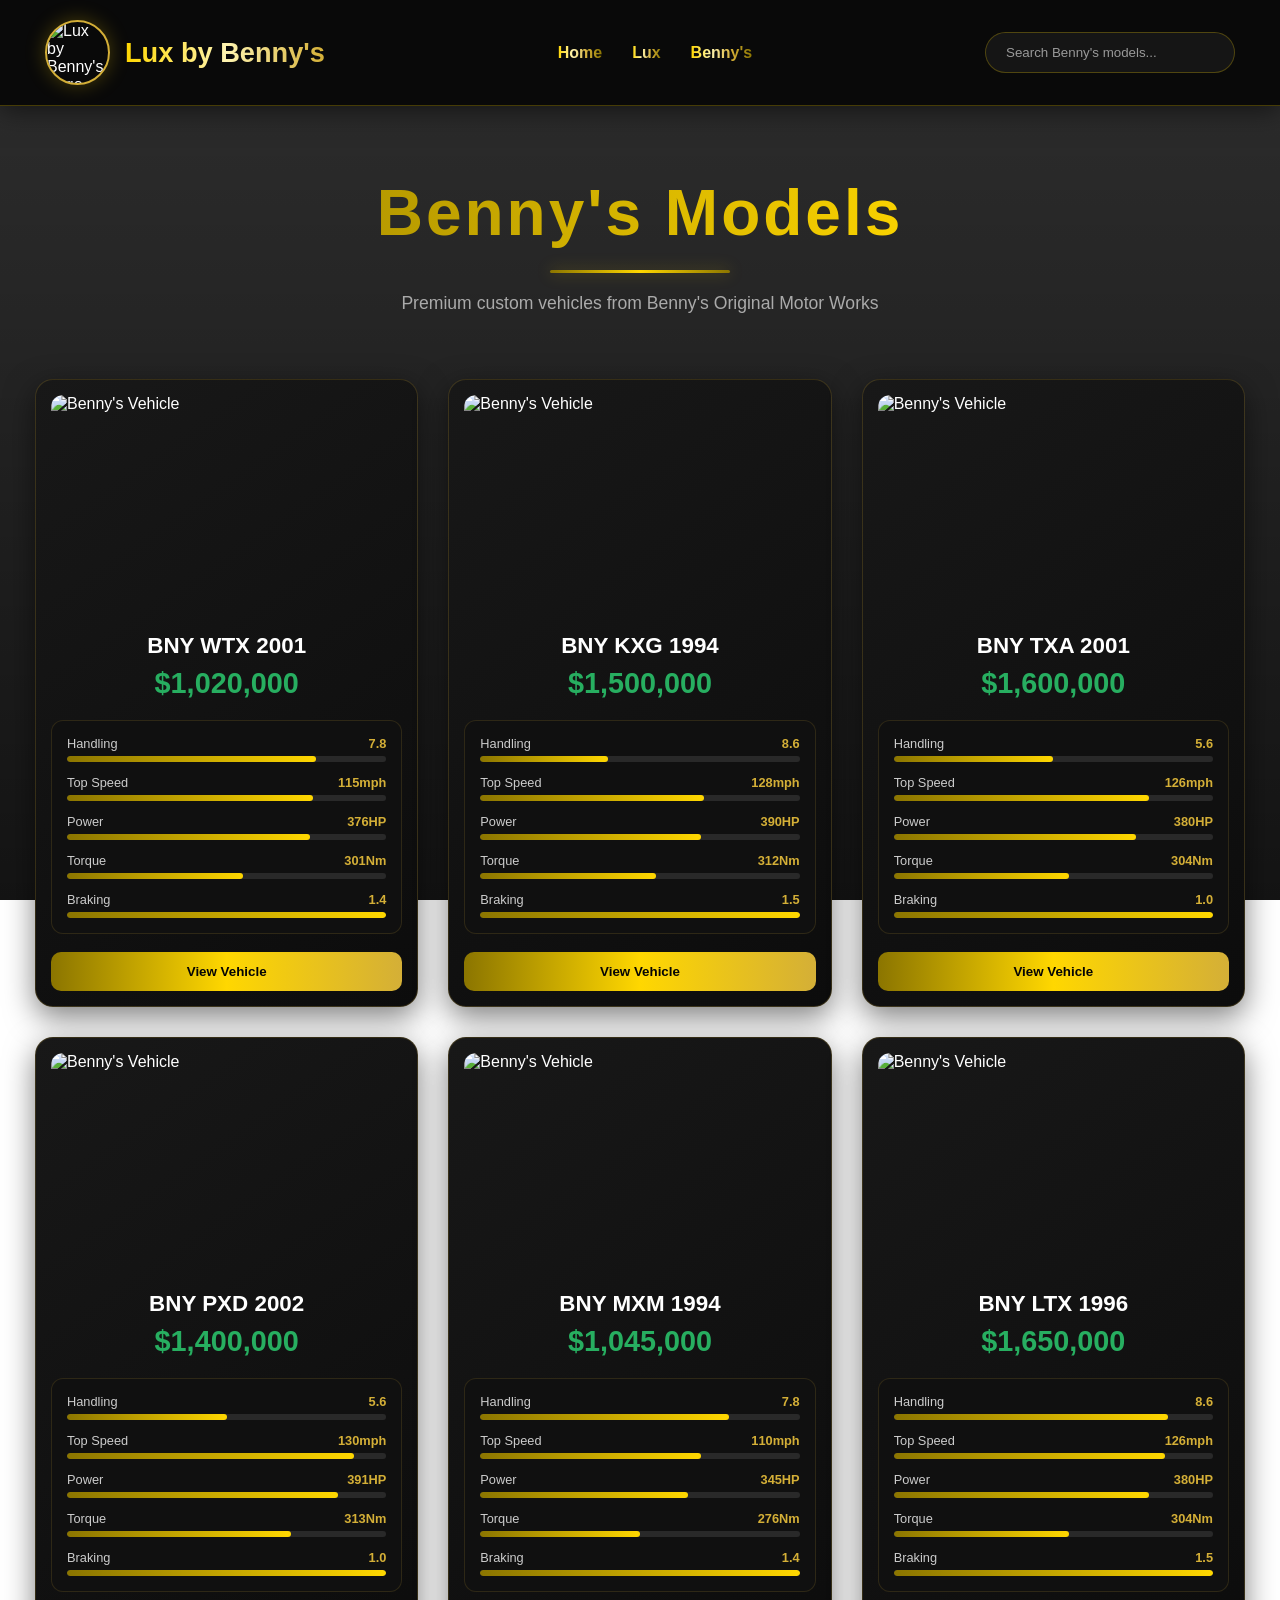
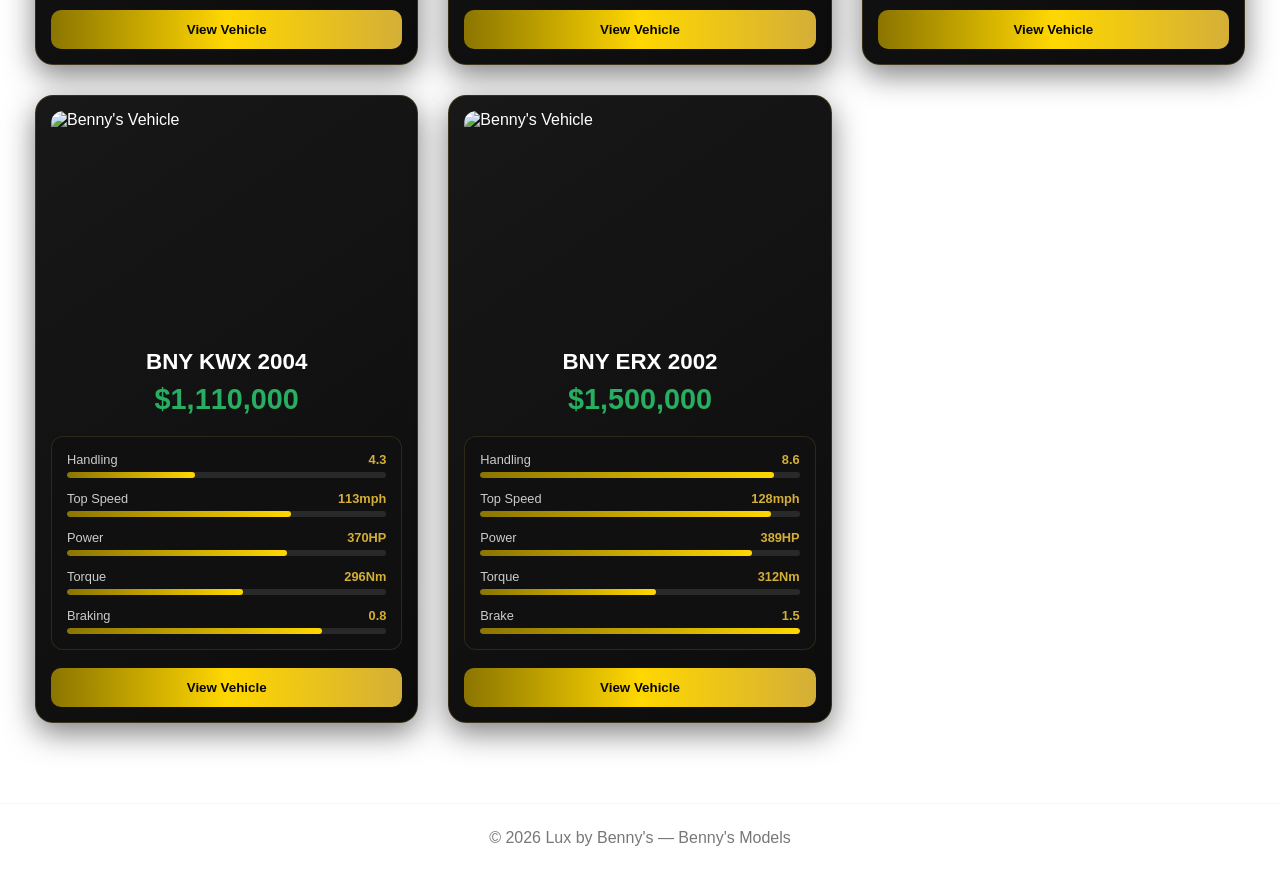
==== commit 9c727ce3: "new css" ====
--- a/bennys.html
+++ b/bennys.html
@@ -6,7 +6,7 @@
 
  <meta name="viewport" content="width=device-width, initial-scale=1.0">
  <title>Benny's Models | Lux by Benny's</title>
-    <link rel="stylesheet" href="bennys2.css">
+    <link rel="stylesheet" href="lux.css">
  <nav class="navbar">
 
     <div class="nav-content">
@@ -27,7 +27,7 @@
 
         <div class="nav-links">
 
-            <a href="index2.html">
+            <a href="index.html">
                 Home
             </a>
 
--- a/lux.css
+++ b/lux.css
@@ -0,0 +1,591 @@
+/* =========================
+   GLOBAL
+========================= */
+
+*{
+    margin:0;
+    padding:0;
+    box-sizing:border-box;
+}
+
+body{
+
+    font-family:'Poppins', sans-serif;
+
+    background:
+        linear-gradient(
+            rgba(0,0,0,0.82),
+            rgba(0,0,0,0.92)
+        ),
+        url('https://r2.fivemanage.com/GnY0skMgFle2bnAvoRwwL/LXBbackground.jpg');
+
+    background-size:cover;
+
+    background-position:center;
+
+    background-attachment:fixed;
+
+    color:white;
+
+    min-height:100vh;
+}
+
+
+/* =========================
+   NAVBAR
+========================= */
+
+.navbar{
+
+    width:100%;
+
+    padding:20px 45px;
+
+    background:rgba(8,8,8,0.95);
+
+    border-bottom:1px solid rgba(255,215,0,0.25);
+
+    box-shadow:
+        0 5px 25px rgba(0,0,0,0.5);
+
+    position:sticky;
+
+    top:0;
+
+    z-index:1000;
+}
+
+.nav-content{
+
+    max-width:1500px;
+
+    margin:auto;
+
+    display:flex;
+
+    align-items:center;
+
+    justify-content:space-between;
+
+    gap:30px;
+}
+
+
+/* =========================
+   LOGO
+========================= */
+
+.logo{
+
+    width:65px;
+
+    height:65px;
+
+    object-fit:cover;
+
+    border-radius:50%;
+
+    border:2px solid #d4af37;
+
+    box-shadow:
+        0 0 20px rgba(255,215,0,0.25);
+}
+
+.brand{
+
+    display:flex;
+
+    align-items:center;
+
+    gap:15px;
+}
+
+.brand-name{
+
+    font-size:1.7rem;
+
+    font-weight:700;
+
+    background:linear-gradient(
+        90deg,
+        #ffd700,
+        #fff4b0,
+        #d4af37
+    );
+
+    background-clip:text;
+
+    -webkit-background-clip:text;
+
+    -webkit-text-fill-color:transparent;
+}
+
+
+/* =========================
+   NAV LINKS
+========================= */
+
+.nav-links{
+
+    display:flex;
+
+    gap:30px;
+}
+
+.nav-links a{
+
+    color:#ddd;
+
+    font-weight:bold;
+
+    text-decoration:none;
+
+     background: linear-gradient(
+        90deg,
+        #ffd700,
+        #fff4b0,
+        #d4af37,
+        #8b7500
+    );
+     background-clip: text;
+    -webkit-background-clip: text;
+
+    -webkit-text-fill-color: transparent;
+    animation:gradientMove 5s ease infinite;
+
+    transition:0.3s;
+
+}
+
+.nav-links a:hover{
+
+    color:#ffd700;
+}
+
+
+/* =========================
+   SEARCH
+========================= */
+
+.search-bar{
+
+    width:250px;
+
+    padding:12px 20px;
+
+    border-radius:50px;
+
+    border:1px solid rgba(255,215,0,0.25);
+
+    background:#151515;
+
+    color:white;
+
+    outline:none;
+
+    font-family:'Poppins', sans-serif;
+
+    transition:0.3s;
+}
+
+.search-bar:focus{
+
+    border-color:#ffd700;
+
+    box-shadow:
+        0 0 15px rgba(255,215,0,0.25);
+}
+
+.search-bar::placeholder{
+
+    color:#999;
+}
+
+
+/* =========================
+   PAGE TITLE
+========================= */
+
+.page-header{
+
+    text-align:center;
+
+    padding:70px 20px 45px;
+}
+
+.page-header h1{
+
+    font-size:4rem;
+
+    font-weight:700;
+
+    letter-spacing:3px;
+
+    background:linear-gradient(
+        90deg,
+        #8b7500,
+        #ffd700,
+        #fff4b0,
+        #d4af37,
+        #8b7500
+    );
+
+    background-size:300%;
+
+    background-clip:text;
+
+    -webkit-background-clip:text;
+
+    -webkit-text-fill-color:transparent;
+
+    animation:goldMove 5s ease infinite;
+}
+
+.page-header p{
+
+    margin-top:12px;
+
+    color:#aaa;
+
+    font-size:1.1rem;
+}
+
+@keyframes goldMove{
+
+    0%{
+        background-position:0% 50%;
+    }
+
+    50%{
+        background-position:100% 50%;
+    }
+
+    100%{
+        background-position:0% 50%;
+    }
+}
+
+
+/* =========================
+   GOLD DIVIDER
+========================= */
+
+.gold-line{
+
+    width:180px;
+
+    height:3px;
+
+    margin:20px auto;
+
+    border-radius:10px;
+
+    background:linear-gradient(
+        90deg,
+        #8b7500,
+        #ffd700,
+        #8b7500
+    );
+
+    box-shadow:
+        0 0 15px rgba(255,215,0,0.35);
+}
+
+
+/* =========================
+   VEHICLE SECTION
+========================= */
+
+.vehicle-container{
+
+    max-width:1450px;
+
+    margin:auto;
+
+    padding:20px 35px 80px;
+
+    display:grid;
+
+    grid-template-columns:
+        repeat(3, 1fr);
+
+    gap:30px;
+}
+
+
+/* =========================
+   VEHICLE CARD
+========================= */
+
+.vehicle-card{
+
+    background:
+        linear-gradient(
+            145deg,
+            #181818,
+            #0c0c0c
+        );
+
+    border-radius:18px;
+
+    padding:15px;
+
+    border:1px solid rgba(212,175,55,0.2);
+
+    box-shadow:
+        0 10px 30px rgba(0,0,0,0.5);
+
+    overflow:hidden;
+
+    transition:0.35s ease;
+}
+
+.vehicle-card:hover{
+
+    transform:translateY(-8px);
+
+    border-color:#d4af37;
+
+    box-shadow:
+        0 15px 40px rgba(212,175,55,0.18);
+}
+
+
+/* =========================
+   VEHICLE IMAGE
+========================= */
+
+.vehicle-card img{
+
+    width:100%;
+
+    height:220px;
+
+    object-fit:cover;
+
+    border-radius:12px;
+
+    display:block;
+}
+
+
+/* =========================
+   VEHICLE NAME
+========================= */
+
+.vehicle-card h2{
+
+    margin-top:18px;
+
+    text-align:center;
+
+    font-size:1.4rem;
+
+    color:#fff;
+}
+
+
+/* =========================
+   PRICE
+========================= */
+
+.price{
+
+    margin-top:8px;
+
+    text-align:center;
+
+    font-size:1.8rem;
+
+    font-weight:600;
+
+    color:#27ae60;
+}
+
+
+/* =========================
+   STATS
+========================= */
+
+.vehicle-stats{
+
+    margin-top:20px;
+
+    padding:15px;
+
+    background:#101010;
+
+    border-radius:12px;
+
+    border:1px solid rgba(212,175,55,0.15);
+}
+
+.stat{
+
+    margin-bottom:13px;
+}
+
+.stat:last-child{
+
+    margin-bottom:0;
+}
+
+.stat-top{
+
+    display:flex;
+
+    justify-content:space-between;
+
+    margin-bottom:5px;
+
+    font-size:0.8rem;
+
+    color:#ccc;
+}
+
+.stat-top span:last-child{
+
+    color:#d4af37;
+
+    font-weight:600;
+}
+
+.stat-bar{
+
+    width:100%;
+
+    height:6px;
+
+    background:#292929;
+
+    border-radius:20px;
+
+    overflow:hidden;
+}
+
+.stat-fill{
+
+    height:100%;
+
+    border-radius:20px;
+
+    background:linear-gradient(
+        90deg,
+        #8b7500,
+        #ffd700
+    );
+}
+
+
+/* =========================
+   BUTTON
+========================= */
+
+.view-button{
+
+    display:block;
+
+    width:100%;
+
+    margin-top:18px;
+
+    padding:12px;
+
+    border:none;
+
+    border-radius:10px;
+
+    background:linear-gradient(
+        90deg,
+        #8b7500,
+        #ffd700,
+        #d4af37
+    );
+
+    color:#050505;
+
+    font-family:'Poppins', sans-serif;
+
+    font-weight:700;
+
+    cursor:pointer;
+
+    transition:0.3s;
+}
+
+.view-button:hover{
+
+    transform:scale(1.02);
+
+    box-shadow:
+        0 0 20px rgba(255,215,0,0.3);
+}
+
+
+/* =========================
+   FOOTER
+========================= */
+
+footer{
+
+    text-align:center;
+
+    padding:25px;
+
+    border-top:1px solid rgba(255,215,0,0.15);
+
+    color:#777;
+}
+
+
+/* =========================
+   RESPONSIVE
+========================= */
+
+@media(max-width:1100px){
+
+    .vehicle-container{
+
+        grid-template-columns:
+            repeat(2, 1fr);
+    }
+
+    .nav-content{
+
+        flex-direction:column;
+    }
+
+    .nav-links{
+
+        flex-wrap:wrap;
+
+        justify-content:center;
+    }
+}
+
+
+@media(max-width:650px){
+
+    .vehicle-container{
+
+        grid-template-columns:1fr;
+
+        padding:20px;
+    }
+
+    .page-header h1{
+
+        font-size:2.5rem;
+    }
+
+    .search-bar{
+
+        width:100%;
+    }
+
+    .nav-content{
+
+        width:100%;
+    }
+
+}
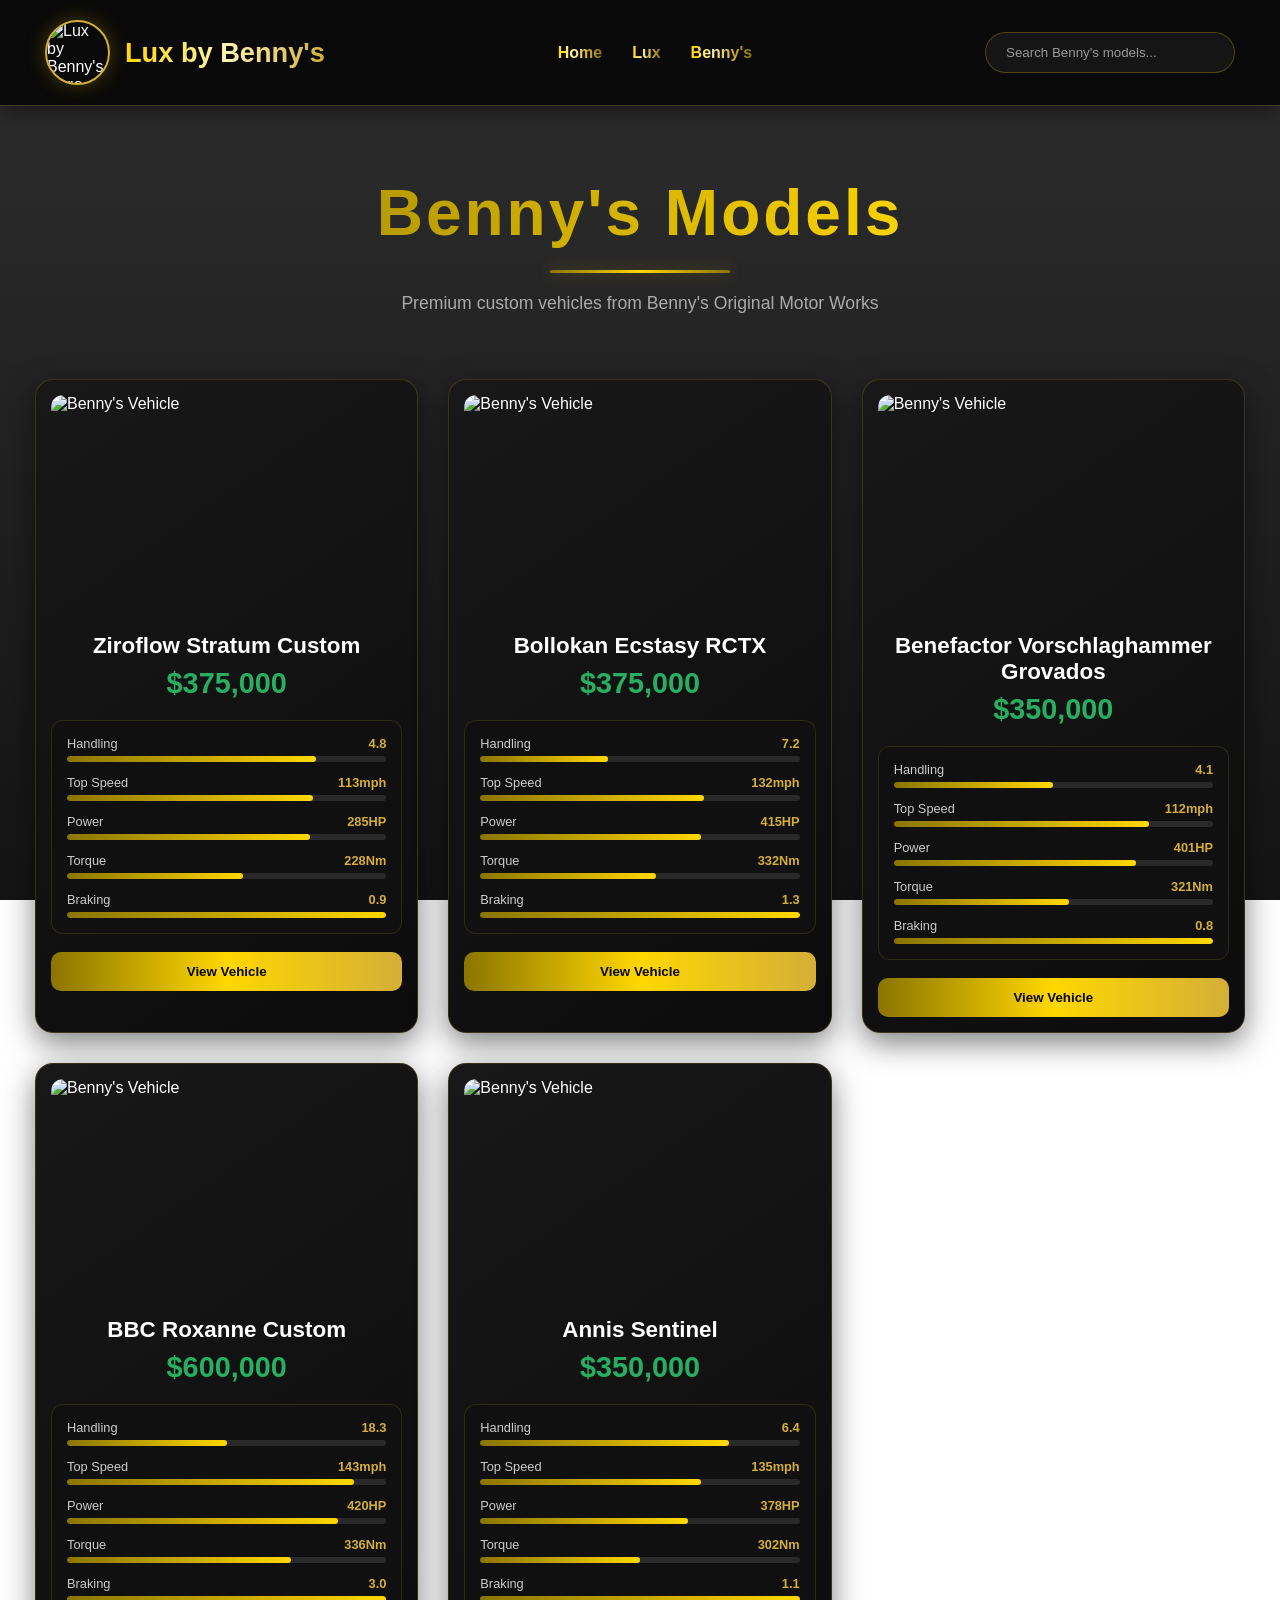
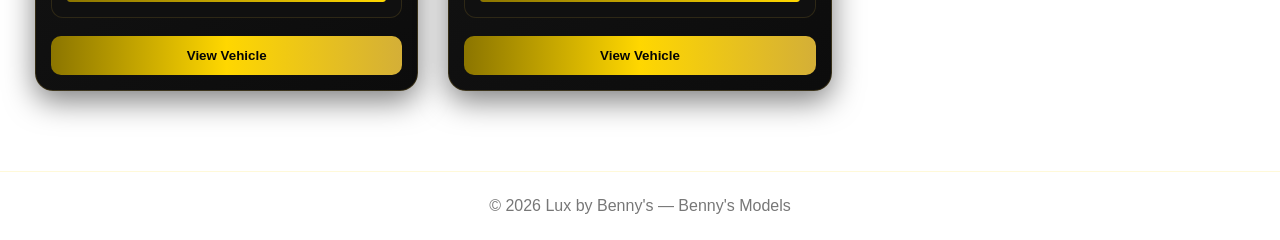
==== commit b4d6372f: "Updated" ====
--- a/bennys.html
+++ b/bennys.html
@@ -86,13 +86,13 @@
     <div class="vehicle-card">
 
         <img
-        src="https://r2.fivemanage.com/GnY0skMgFle2bnAvoRwwL/BNYWTX2001.png"
+        src="https://r2.fivemanage.com/GnY0skMgFle2bnAvoRwwL/ZiroflowStratumCustom.png"
         alt="Benny's Vehicle">
 
-        <h2>BNY WTX 2001</h2>
+        <h2>Ziroflow Stratum Custom</h2>
 
         <div class="price">
-            $1,020,000
+            $375,000
         </div>
 
 
@@ -102,7 +102,7 @@
 
                 <div class="stat-top">
                     <span>Handling</span>
-                    <span>7.8</span>
+                    <span>4.8</span>
                 </div>
 
                 <div class="stat-bar">
@@ -118,7 +118,7 @@
 
                 <div class="stat-top">
                     <span>Top Speed</span>
-                    <span>115mph</span>
+                    <span>113mph</span>
                 </div>
 
                 <div class="stat-bar">
@@ -134,7 +134,7 @@
 
                 <div class="stat-top">
                     <span>Power</span>
-                    <span>376HP</span>
+                    <span>285HP</span>
                 </div>
 
                 <div class="stat-bar">
@@ -151,7 +151,7 @@
 
                 <div class="stat-top">
                     <span>Torque</span>
-                    <span>301Nm</span>
+                    <span>228Nm</span>
                 </div>
 
                 <div class="stat-bar">
@@ -168,7 +168,7 @@
 
                 <div class="stat-top">
                     <span>Braking</span>
-                    <span>1.4</span>
+                    <span>0.9</span>
                 </div>
 
                 <div class="stat-bar">
@@ -192,13 +192,13 @@
 <div class="vehicle-card">
 
         <img
-        src="https://r2.fivemanage.com/GnY0skMgFle2bnAvoRwwL/BNYKXG1994.png"
+        src="https://r2.fivemanage.com/GnY0skMgFle2bnAvoRwwL/BollokanEcstasyRCTX.png"
         alt="Benny's Vehicle">
 
-        <h2>BNY KXG 1994</h2>
+        <h2>Bollokan Ecstasy RCTX</h2>
 
         <div class="price">
-            $1,500,000
+            $375,000
         </div>
 
 
@@ -208,7 +208,7 @@
 
                 <div class="stat-top">
                     <span>Handling</span>
-                    <span>8.6</span>
+                    <span>7.2</span>
                 </div>
 
                 <div class="stat-bar">
@@ -224,7 +224,7 @@
 
                 <div class="stat-top">
                     <span>Top Speed</span>
-                    <span>128mph</span>
+                    <span>132mph</span>
                 </div>
 
                 <div class="stat-bar">
@@ -240,7 +240,7 @@
 
                 <div class="stat-top">
                     <span>Power</span>
-                    <span>390HP</span>
+                    <span>415HP</span>
                 </div>
 
                 <div class="stat-bar">
@@ -257,7 +257,7 @@
 
                 <div class="stat-top">
                     <span>Torque</span>
-                    <span>312Nm</span>
+                    <span>332Nm</span>
                 </div>
 
                 <div class="stat-bar">
@@ -274,7 +274,7 @@
 
                 <div class="stat-top">
                     <span>Braking</span>
-                    <span>1.5</span>
+                    <span>1.3</span>
                 </div>
 
                 <div class="stat-bar">
@@ -300,13 +300,13 @@
     <div class="vehicle-card">
 
         <img
-        src="https://r2.fivemanage.com/GnY0skMgFle2bnAvoRwwL/BNYTXA2001.png"
+        src="https://r2.fivemanage.com/GnY0skMgFle2bnAvoRwwL/BenefactorVorschlaghammerGrovados.png"
         alt="Benny's Vehicle">
 
-        <h2>BNY TXA 2001</h2>
+        <h2>Benefactor Vorschlaghammer Grovados</h2>
 
         <div class="price">
-            $1,600,000
+            $350,000
         </div>
 
 
@@ -316,7 +316,7 @@
 
                 <div class="stat-top">
                     <span>Handling</span>
-                    <span>5.6</span>
+                    <span>4.1</span>
                 </div>
 
                 <div class="stat-bar">
@@ -332,7 +332,7 @@
 
                 <div class="stat-top">
                     <span>Top Speed</span>
-                    <span>126mph</span>
+                    <span>112mph</span>
                 </div>
 
                 <div class="stat-bar">
@@ -348,7 +348,7 @@
 
                 <div class="stat-top">
                     <span>Power</span>
-                    <span>380HP</span>
+                    <span>401HP</span>
                 </div>
 
                 <div class="stat-bar">
@@ -365,7 +365,7 @@
 
                 <div class="stat-top">
                     <span>Torque</span>
-                    <span>304Nm</span>
+                    <span>321Nm</span>
                 </div>
 
                 <div class="stat-bar">
@@ -382,7 +382,7 @@
 
                 <div class="stat-top">
                     <span>Braking</span>
-                    <span>1.0</span>
+                    <span>0.8</span>
                 </div>
 
                 <div class="stat-bar">
@@ -407,13 +407,13 @@
      <div class="vehicle-card">
 
         <img
-        src="https://r2.fivemanage.com/GnY0skMgFle2bnAvoRwwL/BNYPXD2002.png"
+        src="https://r2.fivemanage.com/GnY0skMgFle2bnAvoRwwL/BBCRoxanneCustom.png"
         alt="Benny's Vehicle">
 
-        <h2>BNY PXD 2002</h2>
+        <h2>BBC Roxanne Custom</h2>
 
         <div class="price">
-            $1,400,000
+            $600,000
         </div>
 
 
@@ -423,7 +423,7 @@
 
                 <div class="stat-top">
                     <span>Handling</span>
-                    <span>5.6</span>
+                    <span>18.3</span>
                 </div>
 
                 <div class="stat-bar">
@@ -439,7 +439,7 @@
 
                 <div class="stat-top">
                     <span>Top Speed</span>
-                    <span>130mph</span>
+                    <span>143mph</span>
                 </div>
 
                 <div class="stat-bar">
@@ -455,7 +455,7 @@
 
                 <div class="stat-top">
                     <span>Power</span>
-                    <span>391HP</span>
+                    <span>420HP</span>
                 </div>
 
                 <div class="stat-bar">
@@ -472,7 +472,7 @@
 
                 <div class="stat-top">
                     <span>Torque</span>
-                    <span>313Nm</span>
+                    <span>336Nm</span>
                 </div>
 
                 <div class="stat-bar">
@@ -489,7 +489,7 @@
 
                 <div class="stat-top">
                     <span>Braking</span>
-                    <span>1.0</span>
+                    <span>3.0</span>
                 </div>
 
                 <div class="stat-bar">
@@ -514,13 +514,13 @@
      <div class="vehicle-card">
 
         <img
-        src="https://r2.fivemanage.com/GnY0skMgFle2bnAvoRwwL/BNYMXM1994.png"
+        src="https://r2.fivemanage.com/GnY0skMgFle2bnAvoRwwL/AnnisSentinel.png"
         alt="Benny's Vehicle">
 
-        <h2>BNY MXM 1994</h2>
+        <h2>Annis Sentinel</h2>
 
         <div class="price">
-            $1,045,000
+            $350,000
         </div>
 
 
@@ -530,7 +530,7 @@
 
                 <div class="stat-top">
                     <span>Handling</span>
-                    <span>7.8</span>
+                    <span>6.4</span>
                 </div>
 
                 <div class="stat-bar">
@@ -546,7 +546,7 @@
 
                 <div class="stat-top">
                     <span>Top Speed</span>
-                    <span>110mph</span>
+                    <span>135mph</span>
                 </div>
 
                 <div class="stat-bar">
@@ -562,7 +562,7 @@
 
                 <div class="stat-top">
                     <span>Power</span>
-                    <span>345HP</span>
+                    <span>378HP</span>
                 </div>
 
                 <div class="stat-bar">
@@ -579,7 +579,7 @@
 
                 <div class="stat-top">
                     <span>Torque</span>
-                    <span>276Nm</span>
+                    <span>302Nm</span>
                 </div>
 
                 <div class="stat-bar">
@@ -596,7 +596,7 @@
 
                 <div class="stat-top">
                     <span>Braking</span>
-                    <span>1.4</span>
+                    <span>1.1</span>
                 </div>
 
                 <div class="stat-bar">
@@ -617,329 +617,6 @@
 
     </div>
 
-    <!-- VEHICLE 8 -->
-      <div class="vehicle-card">
-
-        <img
-        src="https://r2.fivemanage.com/GnY0skMgFle2bnAvoRwwL/BNYLTX1996.png"
-        alt="Benny's Vehicle">
-
-        <h2>BNY LTX 1996</h2>
-
-        <div class="price">
-            $1,650,000
-        </div>
-
-
-        <div class="vehicle-stats">
-
-             <div class="stat">
-
-                <div class="stat-top">
-                    <span>Handling</span>
-                    <span>8.6</span>
-                </div>
-
-                <div class="stat-bar">
-                    <div
-                    class="stat-fill"
-                    style="width:86%;">
-                    </div>
-                </div>
-
-            </div>
-
-            <div class="stat">
-
-                <div class="stat-top">
-                    <span>Top Speed</span>
-                    <span>126mph</span>
-                </div>
-
-                <div class="stat-bar">
-                    <div
-                    class="stat-fill"
-                    style="width:85%;">
-                    </div>
-                </div>
-
-            </div>
-
-            <div class="stat">
-
-                <div class="stat-top">
-                    <span>Power</span>
-                    <span>380HP</span>
-                </div>
-
-                <div class="stat-bar">
-                    <div
-                    class="stat-fill"
-                    style="width:80%;">
-                    </div>
-                </div>
-
-            </div>
-
-
-            <div class="stat">
-
-                <div class="stat-top">
-                    <span>Torque</span>
-                    <span>304Nm</span>
-                </div>
-
-                <div class="stat-bar">
-                    <div
-                    class="stat-fill"
-                    style="width:55%;">
-                    </div>
-                </div>
-
-            </div>
-
-
-            <div class="stat">
-
-                <div class="stat-top">
-                    <span>Braking</span>
-                    <span>1.5</span>
-                </div>
-
-                <div class="stat-bar">
-                    <div
-                    class="stat-fill"
-                    style="width:100%;">
-                    </div>
-                </div>
-
-            </div>
-
-        </div>
-
-
-        <button class="view-button">
-            View Vehicle
-        </button>
-
-    </div>
-
-    <!-- VEHICLE 10 -->
-       <div class="vehicle-card">
-
-        <img
-        src="https://r2.fivemanage.com/GnY0skMgFle2bnAvoRwwL/BNYKWX2004.png"
-        alt="Benny's Vehicle">
-
-        <h2>BNY KWX 2004</h2>
-
-        <div class="price">
-            $1,110,000
-        </div>
-
-
-        <div class="vehicle-stats">
-
-            <div class="stat">
-
-                <div class="stat-top">
-                    <span>Handling</span>
-                    <span>4.3</span>
-                </div>
-
-                <div class="stat-bar">
-                    <div
-                    class="stat-fill"
-                    style="width:40%;">
-                    </div>
-                </div>
-
-            </div>
-
-            <div class="stat">
-
-                <div class="stat-top">
-                    <span>Top Speed</span>
-                    <span>113mph</span>
-                </div>
-
-                <div class="stat-bar">
-                    <div
-                    class="stat-fill"
-                    style="width:70%;">
-                    </div>
-                </div>
-
-            </div>
-
-            <div class="stat">
-
-                <div class="stat-top">
-                    <span>Power</span>
-                    <span>370HP</span>
-                </div>
-
-                <div class="stat-bar">
-                    <div
-                    class="stat-fill"
-                    style="width:69%;">
-                    </div>
-                </div>
-
-            </div>
-
-
-            <div class="stat">
-
-                <div class="stat-top">
-                    <span>Torque</span>
-                    <span>296Nm</span>
-                </div>
-
-                <div class="stat-bar">
-                    <div
-                    class="stat-fill"
-                    style="width:55%;">
-                    </div>
-                </div>
-
-            </div>
-
-
-            <div class="stat">
-
-                <div class="stat-top">
-                    <span>Braking</span>
-                    <span>0.8</span>
-                </div>
-
-                <div class="stat-bar">
-                    <div
-                    class="stat-fill"
-                    style="width:80%;">
-                    </div>
-                </div>
-
-            </div>
-
-        </div>
-
-
-        <button class="view-button">
-            View Vehicle
-        </button>
-
-    </div>
-
-    <!-- VEHICLE 11 -->
-       <div class="vehicle-card">
-
-        <img
-        src="https://r2.fivemanage.com/GnY0skMgFle2bnAvoRwwL/BNYERX2002.png"
-        alt="Benny's Vehicle">
-
-        <h2>BNY ERX 2002</h2>
-
-        <div class="price">
-            $1,500,000
-        </div>
-
-
-        <div class="vehicle-stats">
-
-            <div class="stat">
-
-                <div class="stat-top">
-                    <span>Handling</span>
-                    <span>8.6</span>
-                </div>
-
-                <div class="stat-bar">
-                    <div
-                    class="stat-fill"
-                    style="width:92%;">
-                    </div>
-                </div>
-
-            </div>
-
-            <div class="stat">
-
-                <div class="stat-top">
-                    <span>Top Speed</span>
-                    <span>128mph</span>
-                </div>
-
-                <div class="stat-bar">
-                    <div
-                    class="stat-fill"
-                    style="width:91%;">
-                    </div>
-                </div>
-
-            </div>
-
-            <div class="stat">
-
-                <div class="stat-top">
-                    <span>Power</span>
-                    <span>389HP</span>
-                </div>
-
-                <div class="stat-bar">
-                    <div
-                    class="stat-fill"
-                    style="width:85%;">
-                    </div>
-                </div>
-
-            </div>
-
-
-            <div class="stat">
-
-                <div class="stat-top">
-                    <span>Torque</span>
-                    <span>312Nm</span>
-                </div>
-
-                <div class="stat-bar">
-                    <div
-                    class="stat-fill"
-                    style="width:55%;">
-                    </div>
-                </div>
-
-            </div>
-
-
-            <div class="stat">
-
-                <div class="stat-top">
-                    <span>Brake</span>
-                    <span>1.5</span>
-                </div>
-
-                <div class="stat-bar">
-                    <div
-                    class="stat-fill"
-                    style="width:100%;">
-                    </div>
-                </div>
-
-            </div>
-
-        </div>
-
-
-        <button class="view-button">
-            View Vehicle
-        </button>
-
-    </div>
-
- </div>
-
  </main>
 
 <!-- =========================
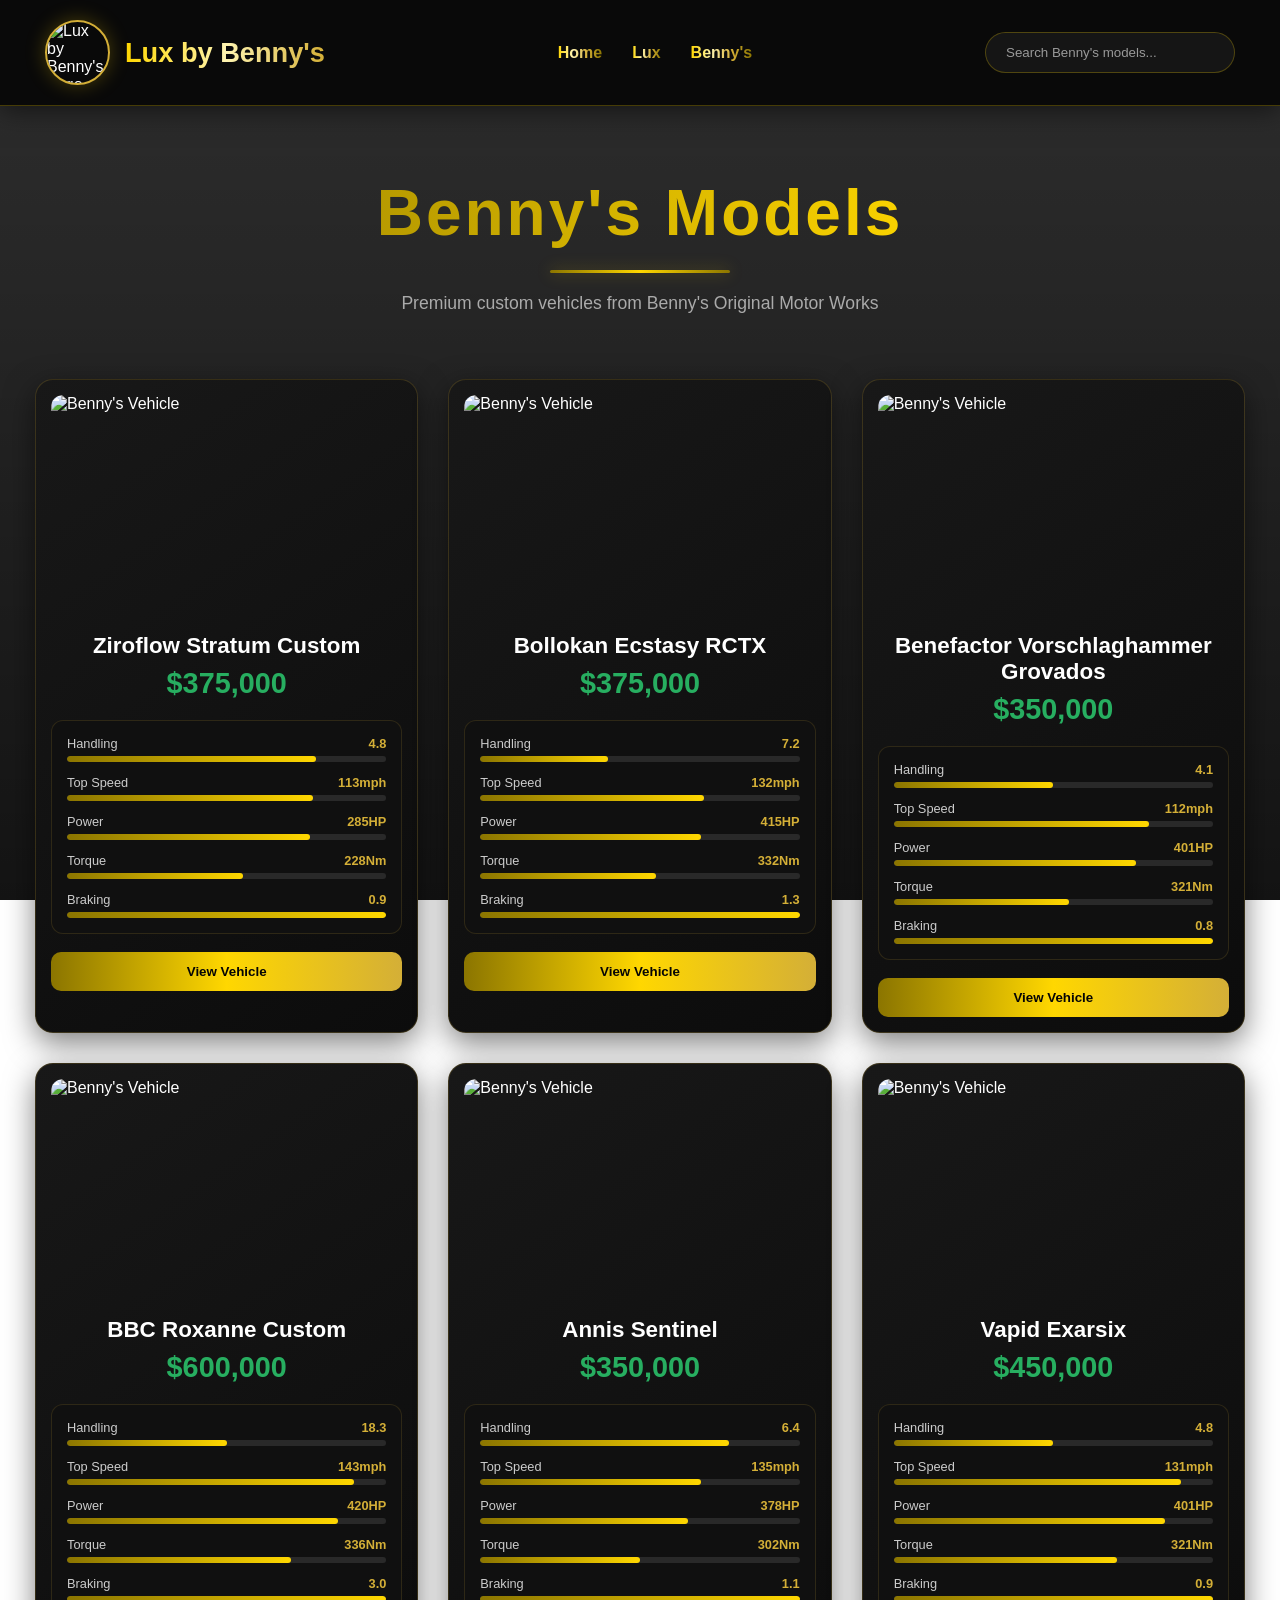
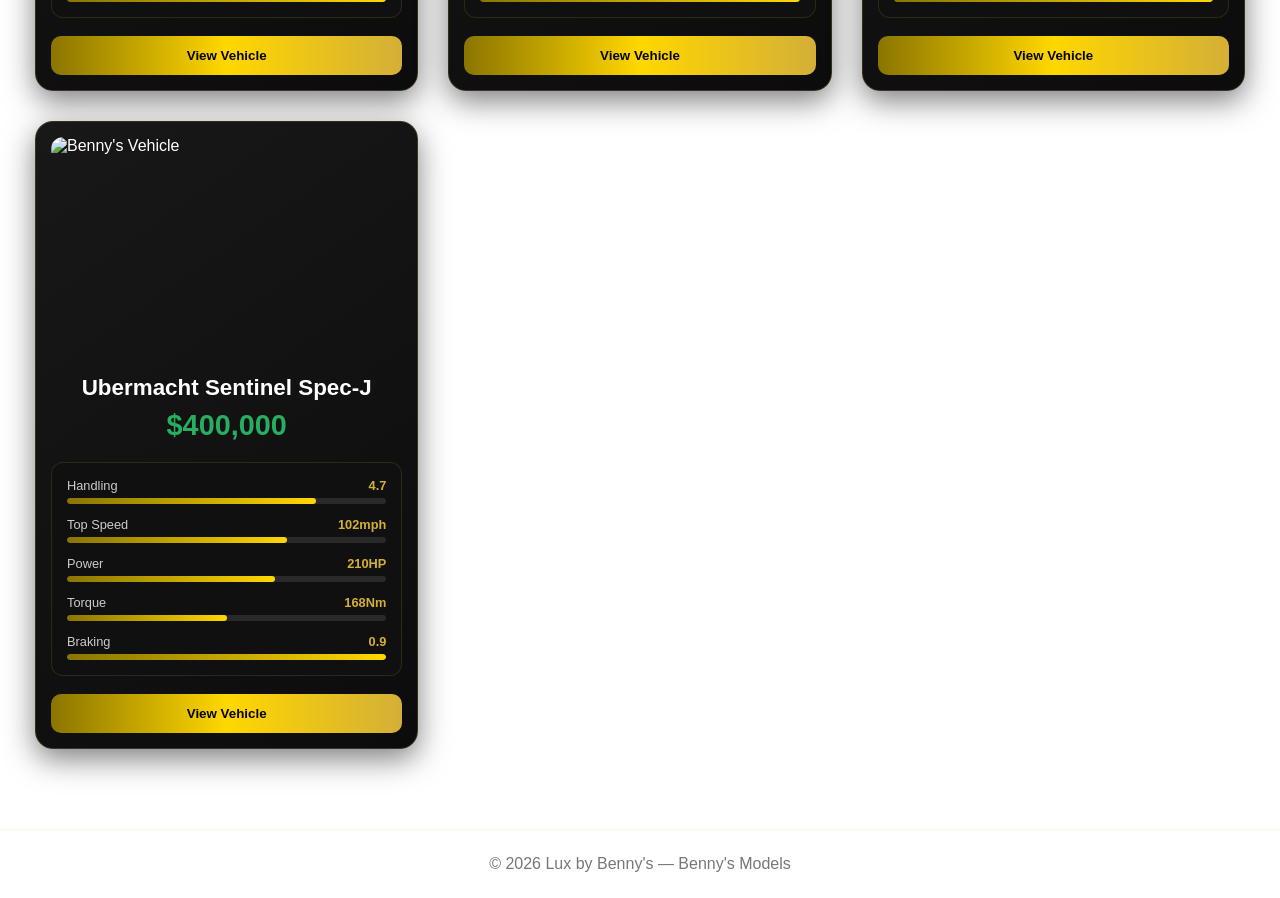
==== commit 830f77b8: "New cars" ====
--- a/bennys.html
+++ b/bennys.html
@@ -617,6 +617,219 @@
 
     </div>
 
+  <div class="vehicle-card">
+
+        <img
+        src="https://r2.fivemanage.com/GnY0skMgFle2bnAvoRwwL/Vapidexarsix.png.png"
+        alt="Benny's Vehicle">
+
+        <h2>Vapid Exarsix</h2>
+
+        <div class="price">
+            $450,000
+        </div>
+
+
+        <div class="vehicle-stats">
+
+             <div class="stat">
+
+                <div class="stat-top">
+                    <span>Handling</span>
+                    <span>4.8</span>
+                </div>
+
+                <div class="stat-bar">
+                    <div
+                    class="stat-fill"
+                    style="width:50%;">
+                    </div>
+                </div>
+
+            </div>
+
+            <div class="stat">
+
+                <div class="stat-top">
+                    <span>Top Speed</span>
+                    <span>131mph</span>
+                </div>
+
+                <div class="stat-bar">
+                    <div
+                    class="stat-fill"
+                    style="width:90%;">
+                    </div>
+                </div>
+
+            </div>
+
+            <div class="stat">
+
+                <div class="stat-top">
+                    <span>Power</span>
+                    <span>401HP</span>
+                </div>
+
+                <div class="stat-bar">
+                    <div
+                    class="stat-fill"
+                    style="width:85%;">
+                    </div>
+                </div>
+
+            </div>
+
+
+            <div class="stat">
+
+                <div class="stat-top">
+                    <span>Torque</span>
+                    <span>321Nm</span>
+                </div>
+
+                <div class="stat-bar">
+                    <div
+                    class="stat-fill"
+                    style="width:70%;">
+                    </div>
+                </div>
+
+            </div>
+
+
+            <div class="stat">
+
+                <div class="stat-top">
+                    <span>Braking</span>
+                    <span>0.9</span>
+                </div>
+
+                <div class="stat-bar">
+                    <div
+                    class="stat-fill"
+                    style="width:100%;">
+                    </div>
+                </div>
+
+            </div>
+
+        </div>
+
+
+        <button class="view-button">
+            View Vehicle
+        </button>
+
+    </div>
+
+    <!-- VEHICLE 7 -->
+     <div class="vehicle-card">
+
+        <img
+        src="https://r2.fivemanage.com/GnY0skMgFle2bnAvoRwwL/UbermachtSentinelSpec-J.png.png"
+        alt="Benny's Vehicle">
+
+        <h2>Ubermacht Sentinel Spec-J</h2>
+
+        <div class="price">
+            $400,000
+        </div>
+
+
+        <div class="vehicle-stats">
+
+            <div class="stat">
+
+                <div class="stat-top">
+                    <span>Handling</span>
+                    <span>4.7</span>
+                </div>
+
+                <div class="stat-bar">
+                    <div
+                    class="stat-fill"
+                    style="width:78%;">
+                    </div>
+                </div>
+
+            </div>
+
+            <div class="stat">
+
+                <div class="stat-top">
+                    <span>Top Speed</span>
+                    <span>102mph</span>
+                </div>
+
+                <div class="stat-bar">
+                    <div
+                    class="stat-fill"
+                    style="width:69%;">
+                    </div>
+                </div>
+
+            </div>
+
+            <div class="stat">
+
+                <div class="stat-top">
+                    <span>Power</span>
+                    <span>210HP</span>
+                </div>
+
+                <div class="stat-bar">
+                    <div
+                    class="stat-fill"
+                    style="width:65%;">
+                    </div>
+                </div>
+
+            </div>
+
+
+            <div class="stat">
+
+                <div class="stat-top">
+                    <span>Torque</span>
+                    <span>168Nm</span>
+                </div>
+
+                <div class="stat-bar">
+                    <div
+                    class="stat-fill"
+                    style="width:50%;">
+                    </div>
+                </div>
+
+            </div>
+
+
+            <div class="stat">
+
+                <div class="stat-top">
+                    <span>Braking</span>
+                    <span>0.9</span>
+                </div>
+
+                <div class="stat-bar">
+                    <div
+                    class="stat-fill"
+                    style="width:100%;">
+                    </div>
+                </div>
+
+            </div>
+
+        </div>
+
+
+        <button class="view-button">
+            View Vehicle
+        </button>
+
+    </div>
+
  </main>
 
 <!-- =========================
